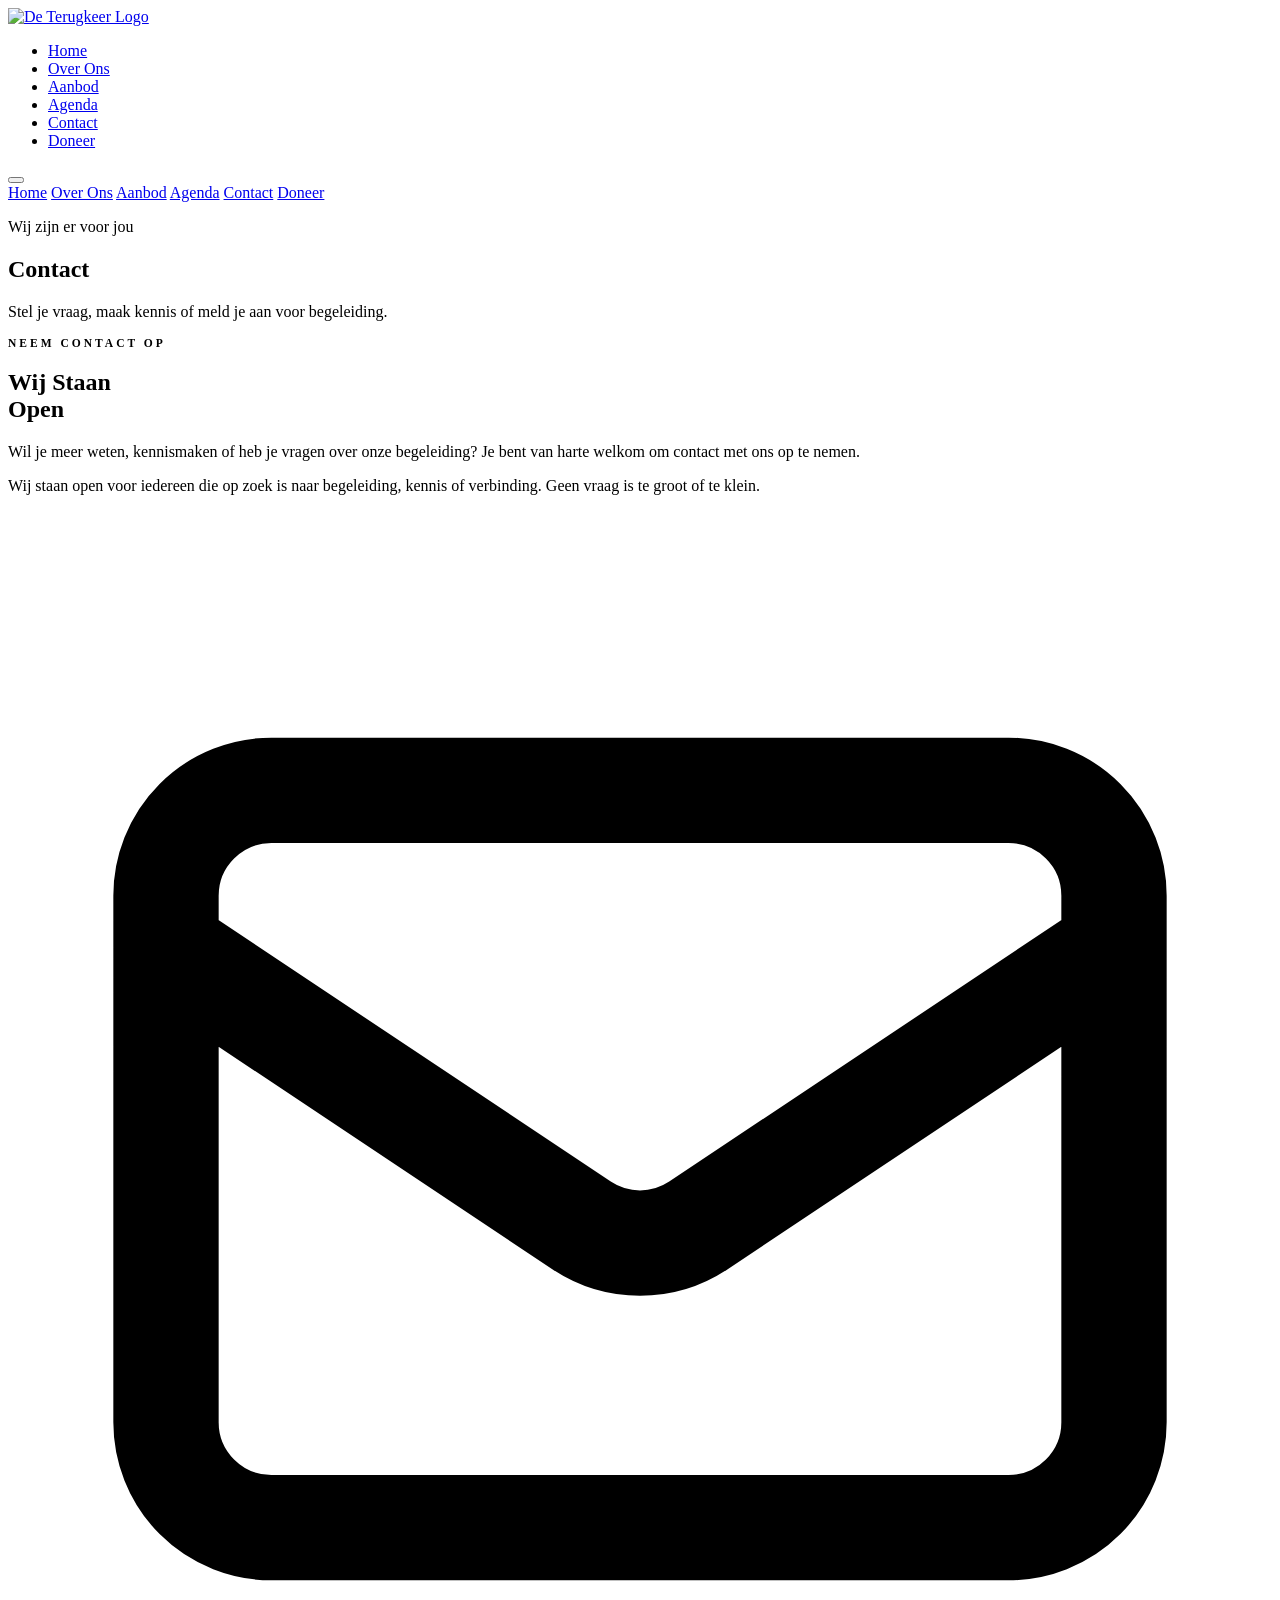
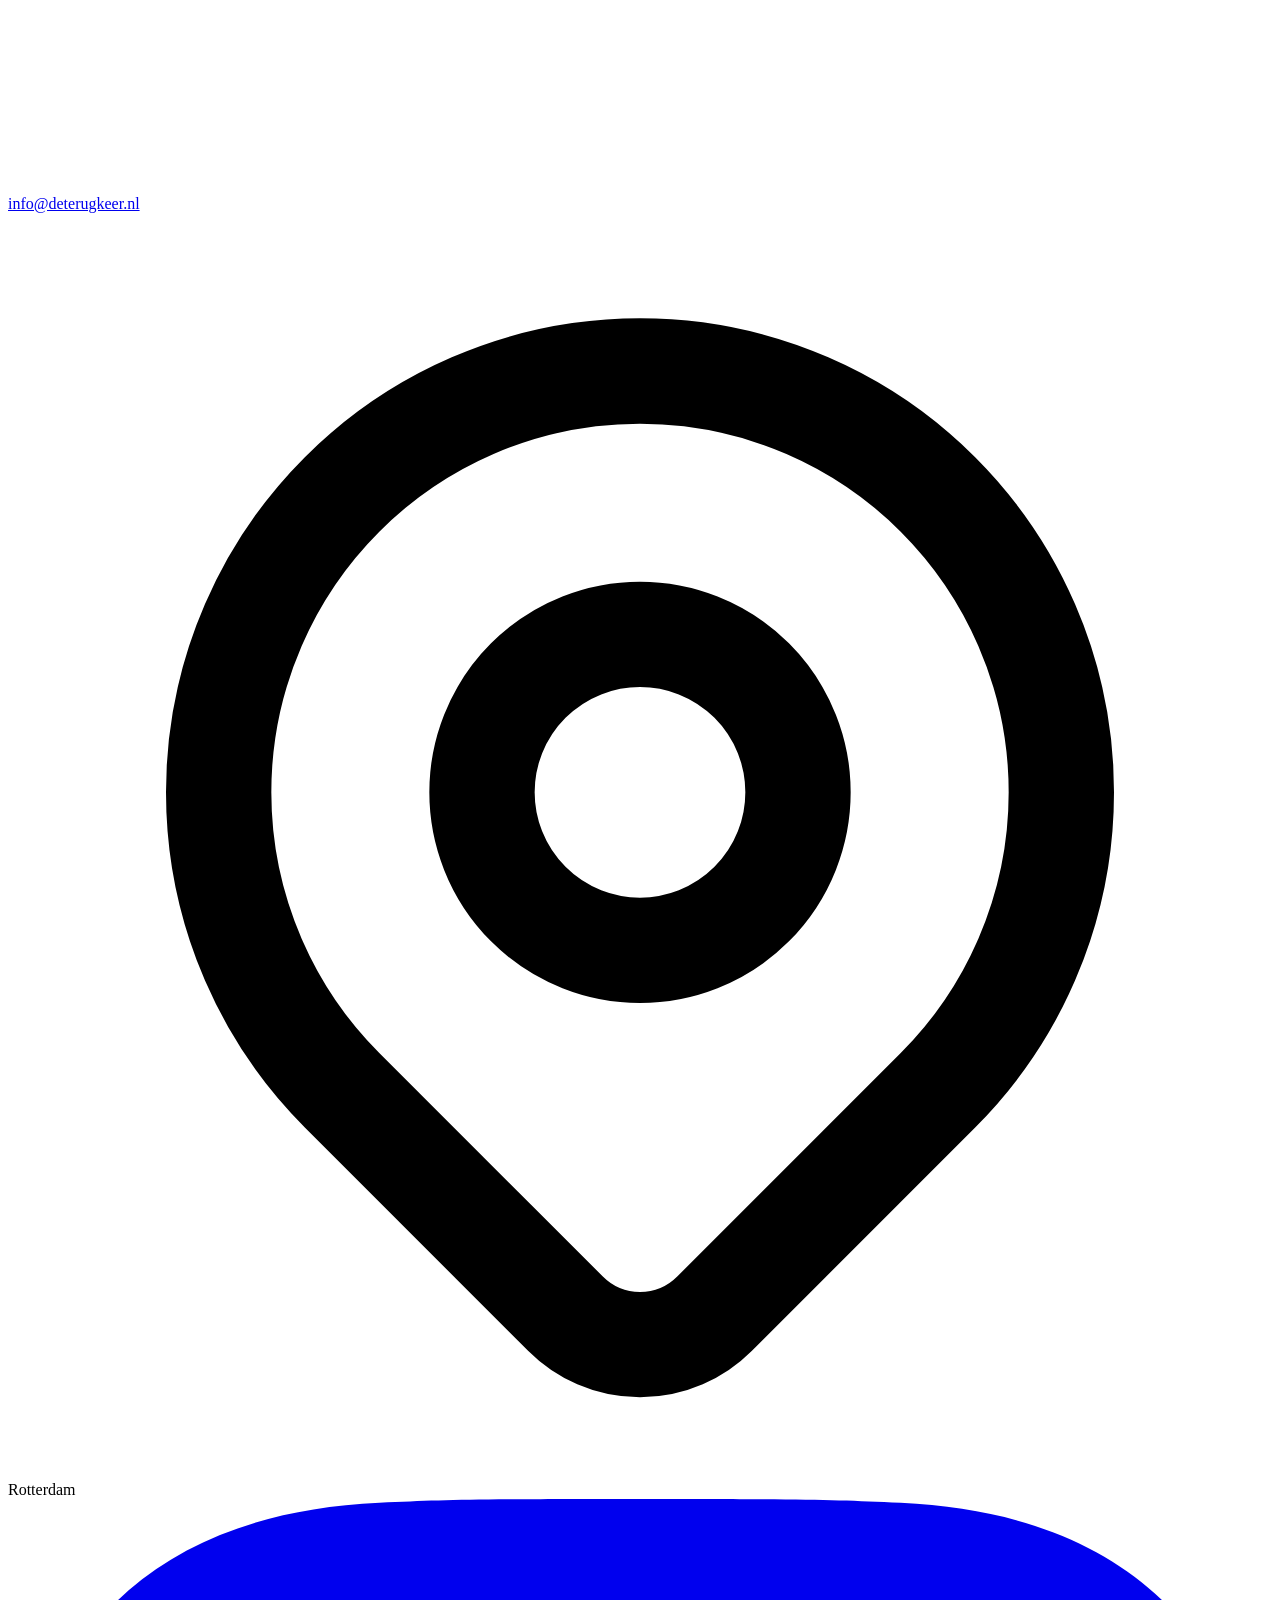
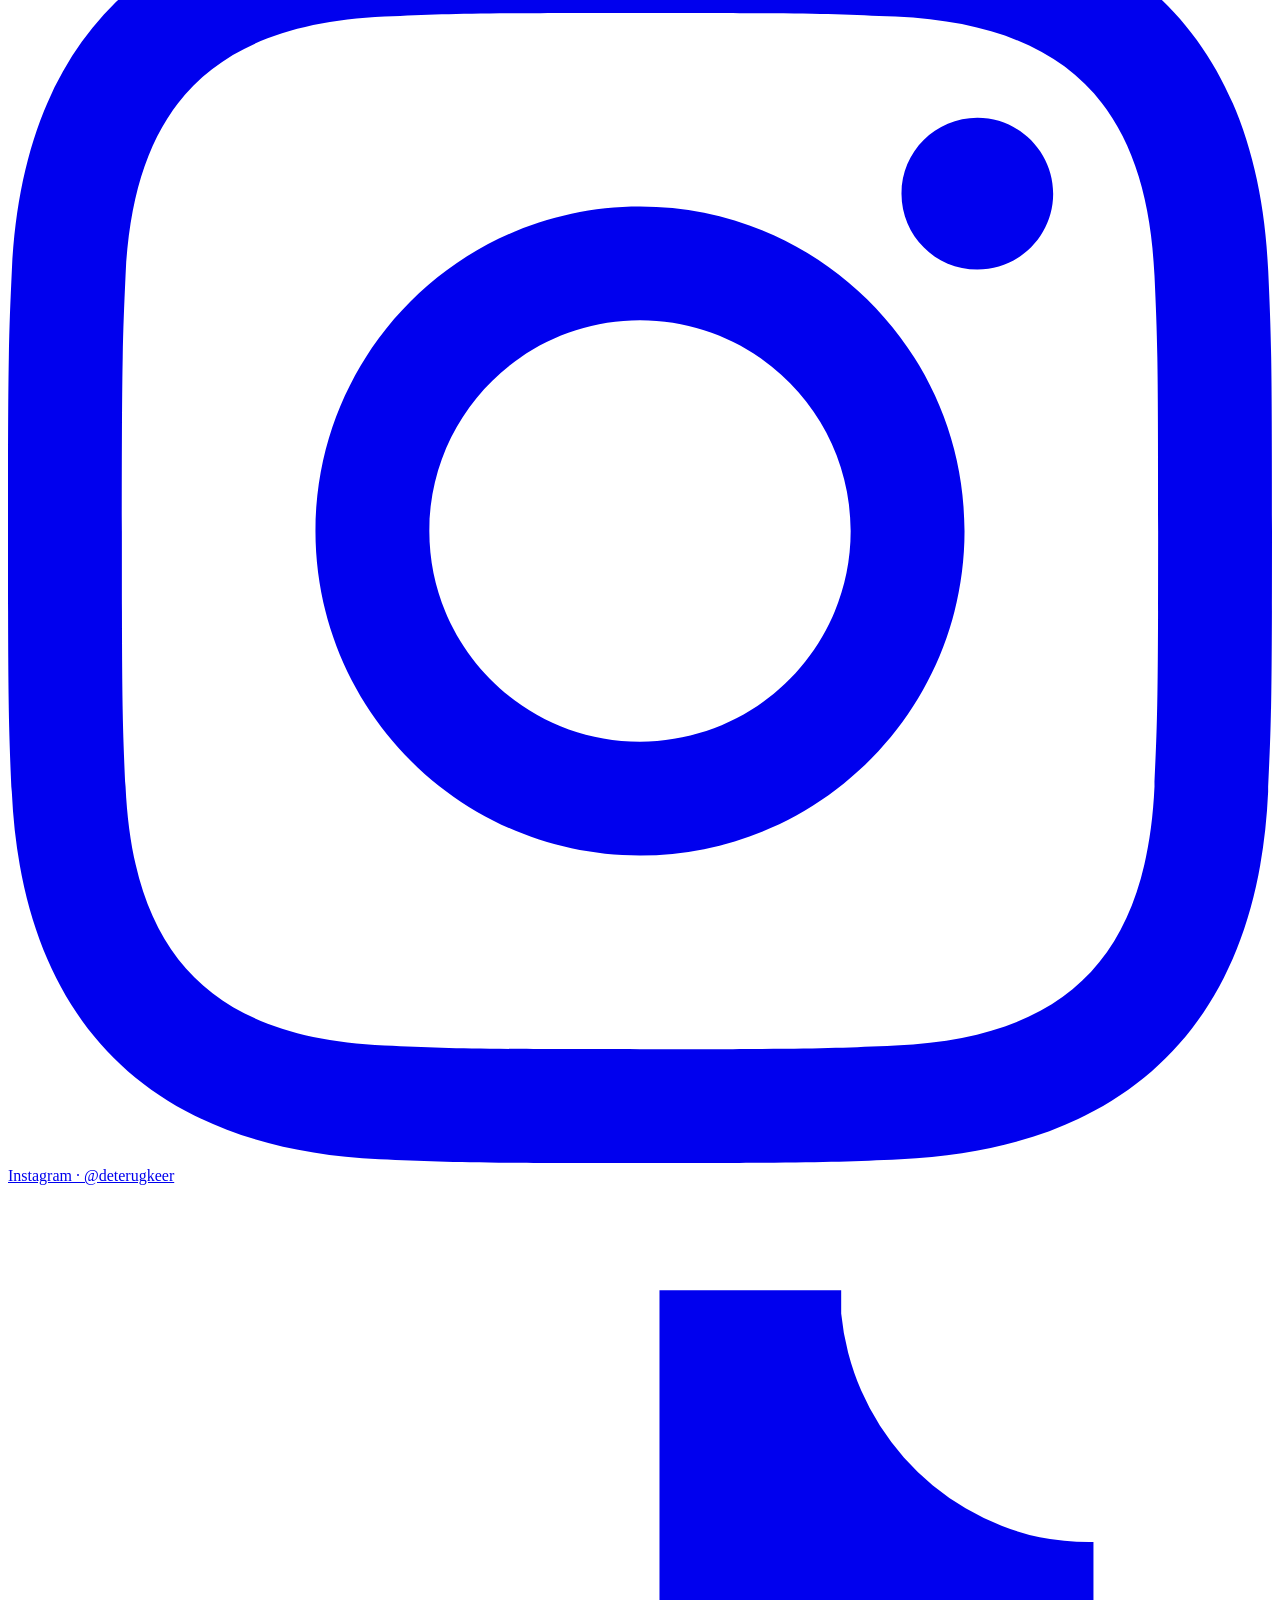
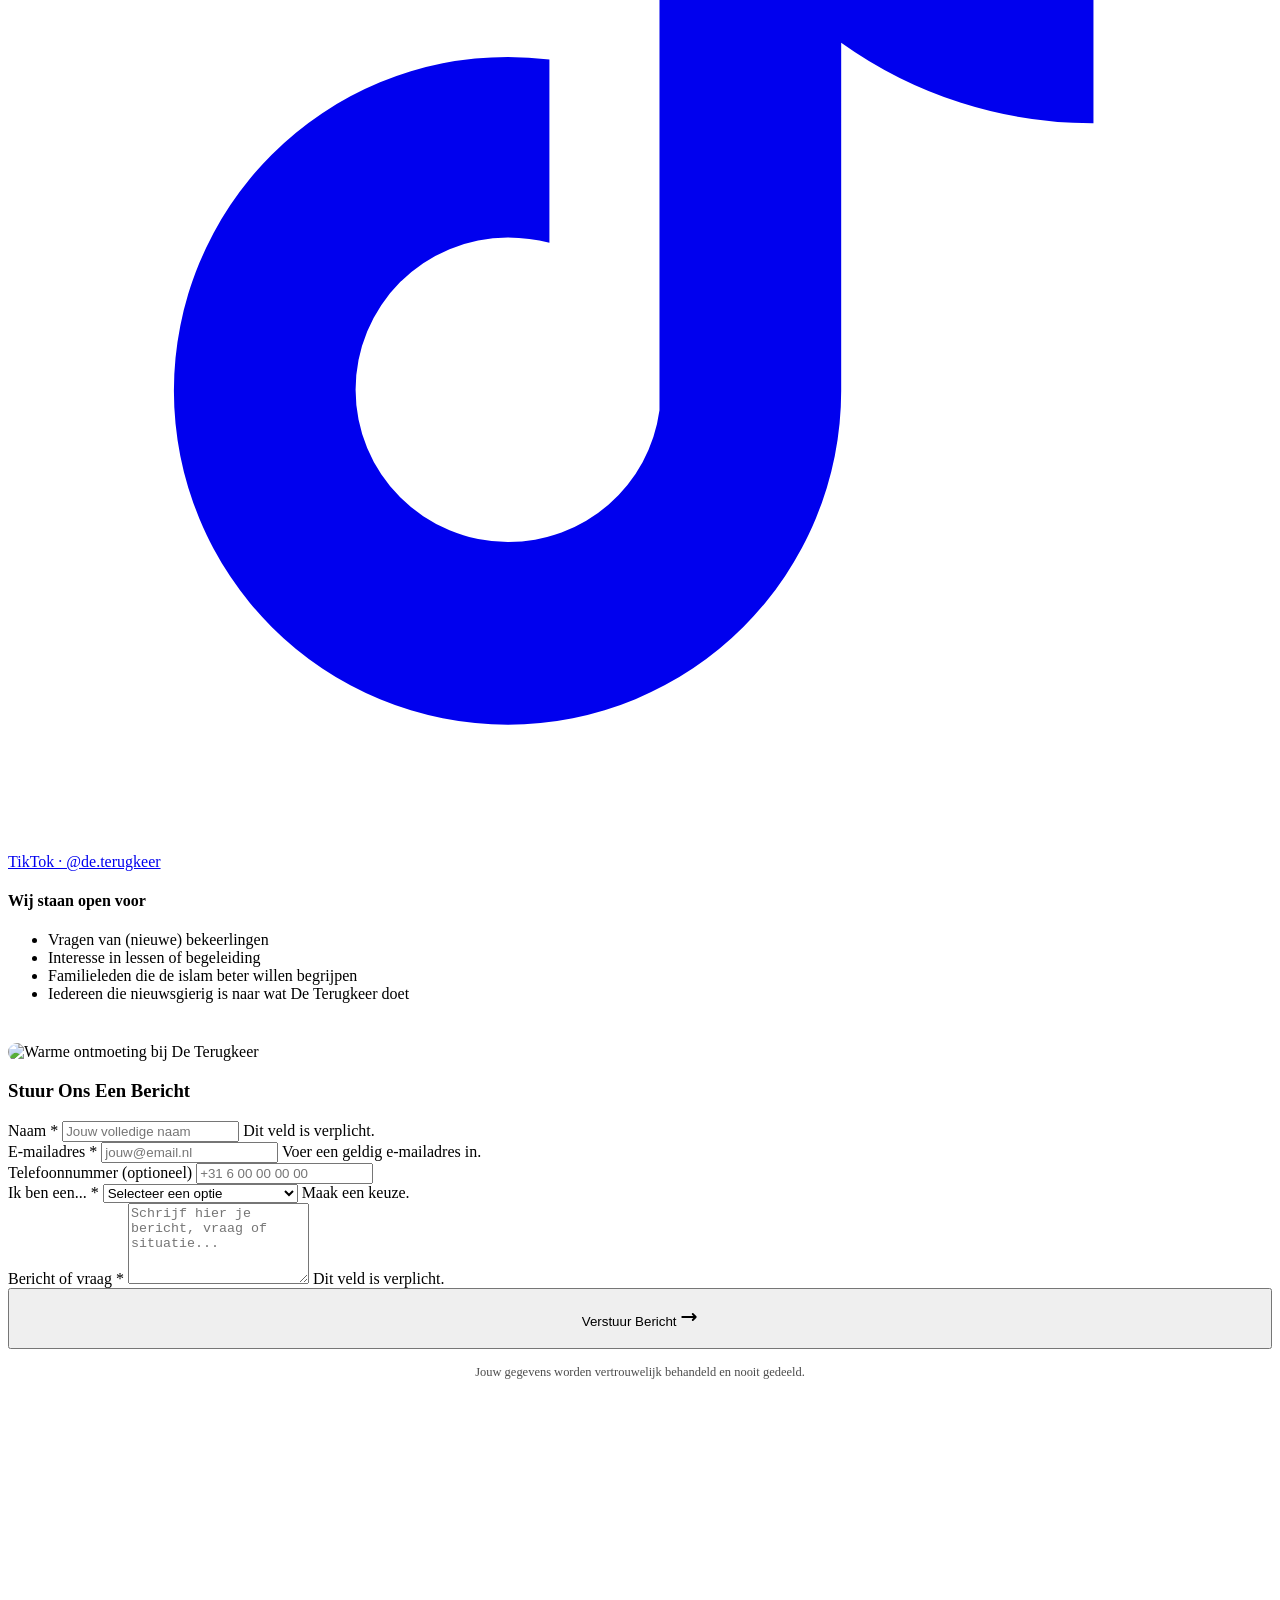
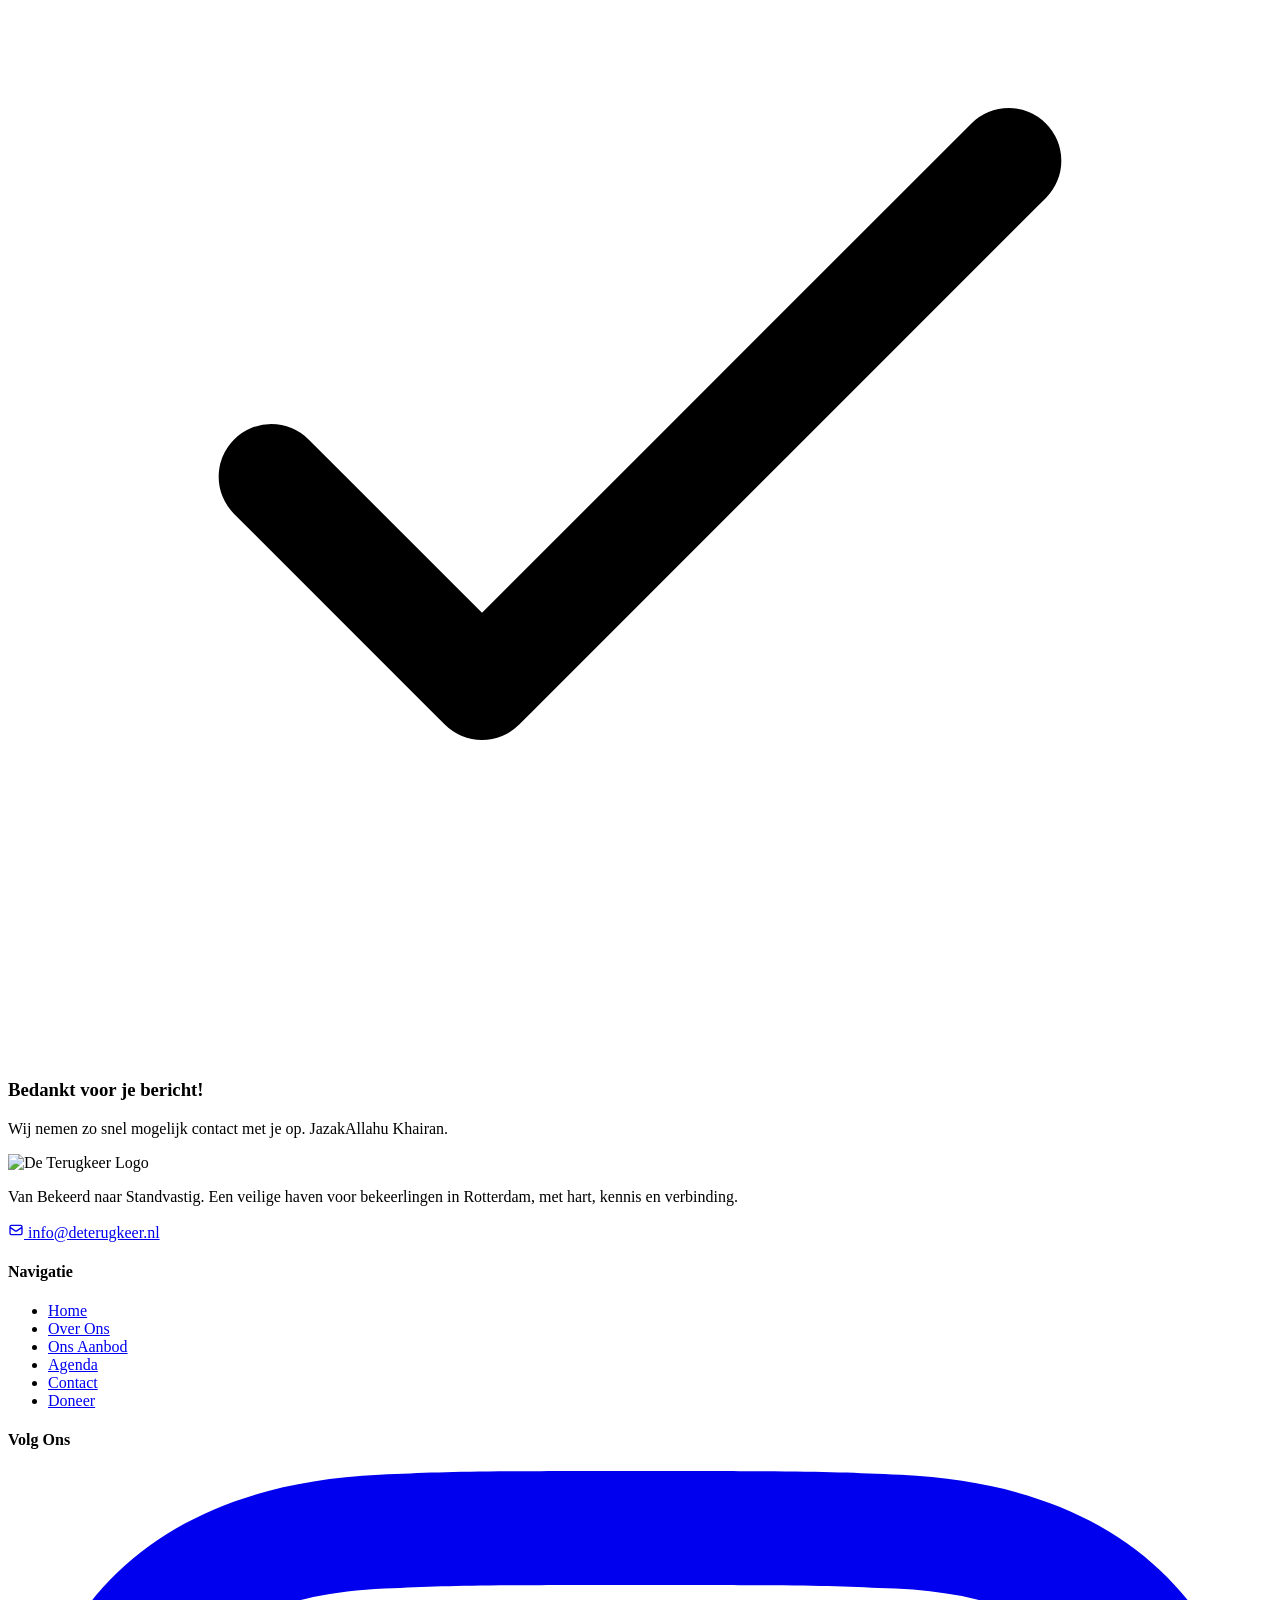
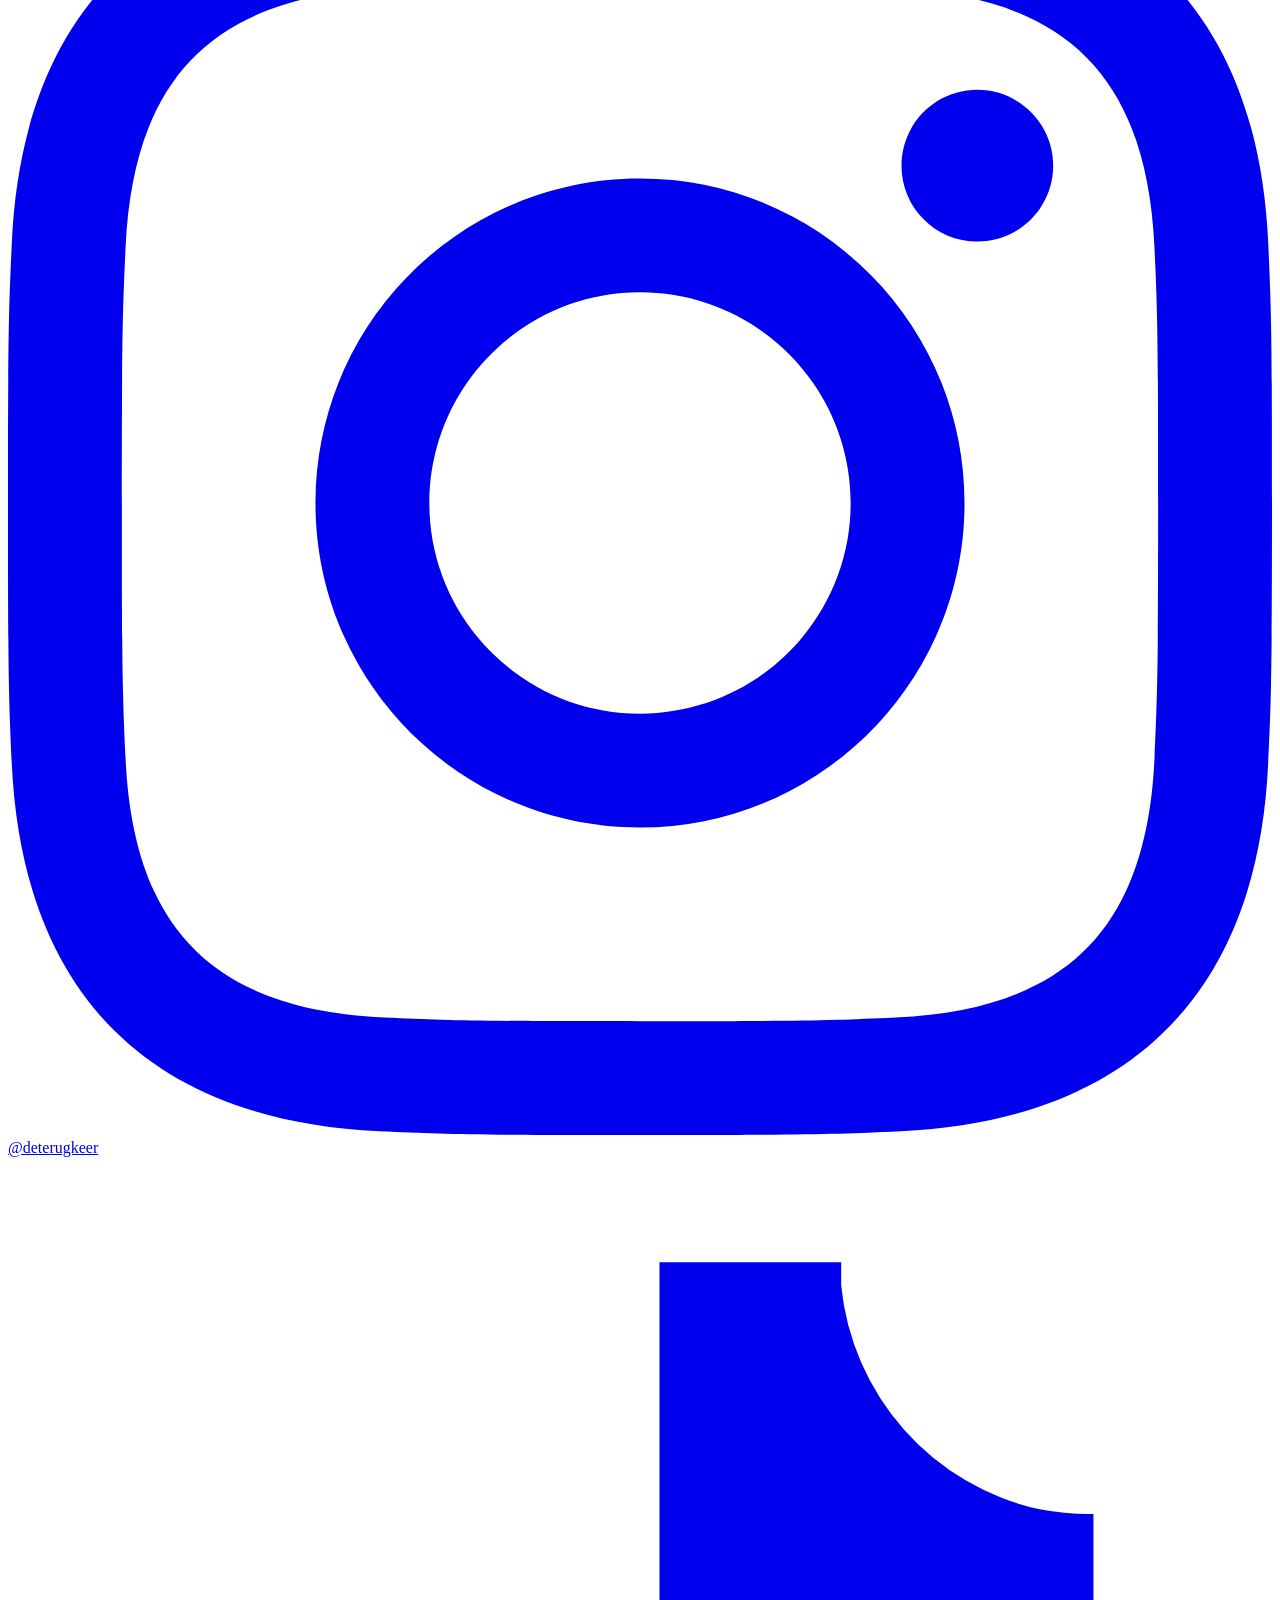
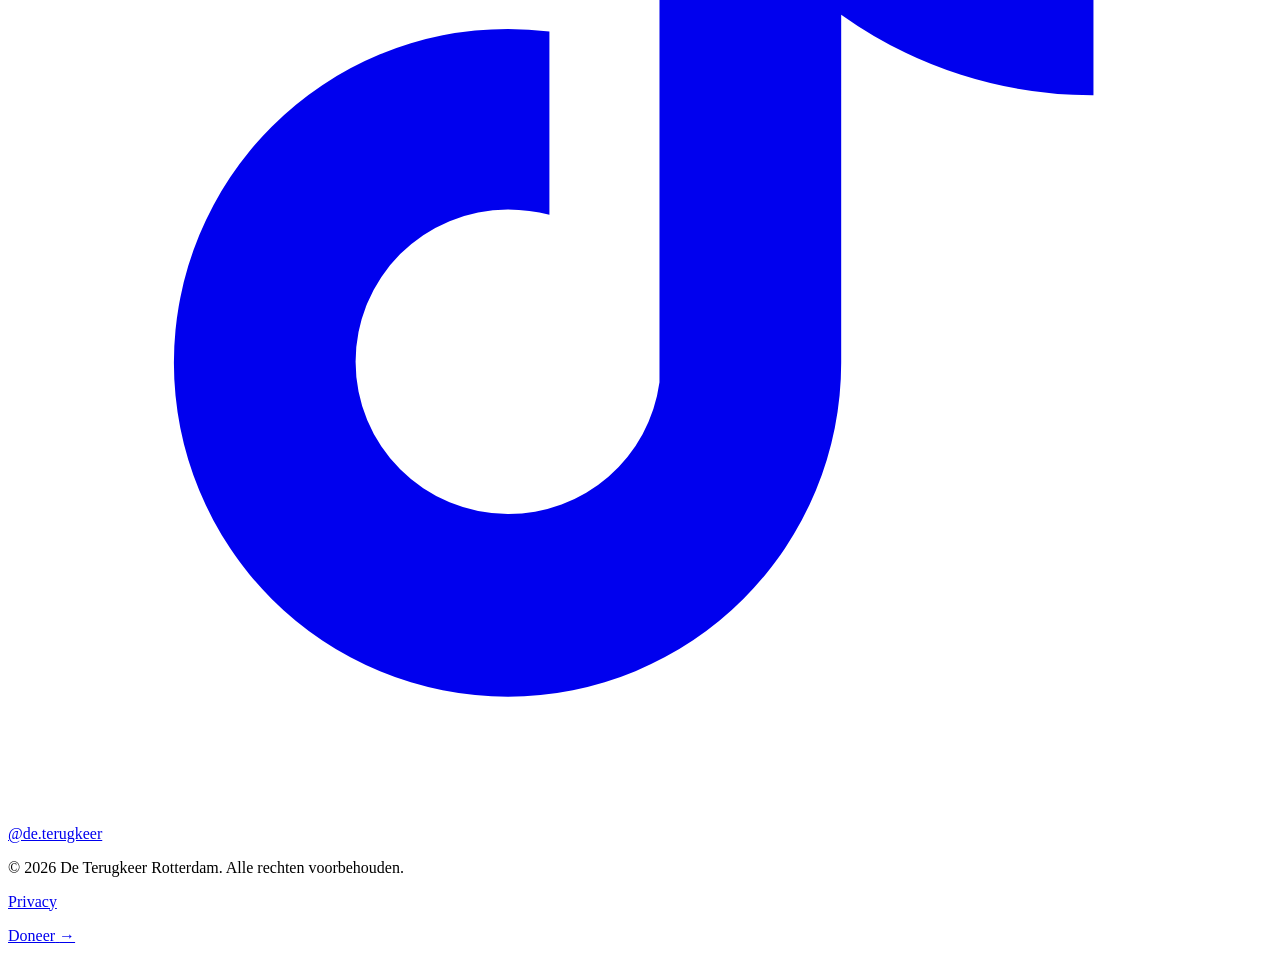
==== contact.html @ 6813c61e "Add files via upload" ====
<!DOCTYPE html>
<html lang="nl">
<head>
  <meta charset="UTF-8">
  <meta name="viewport" content="width=device-width, initial-scale=1.0">
  <title>Contact | De Terugkeer Rotterdam</title>
  <meta name="description" content="Neem contact op met De Terugkeer Rotterdam. Wij staan klaar voor vragen over begeleiding, lessen en bijeenkomsten.">
  <link rel="stylesheet" href="css/style.css">
</head>
<body>

<!-- ══════════════════════════════════════
     NAVIGATION
══════════════════════════════════════ -->
<nav class="main-nav scrolled">
  <div class="container nav-inner">
    <a href="index.html" class="nav-logo">
      <img src="logo_transparent.png" alt="De Terugkeer Logo">
    </a>
    <ul class="nav-links">
      <li><a href="index.html">Home</a></li>
      <li><a href="index.html#over-ons">Over Ons</a></li>
      <li><a href="index.html#aanbod">Aanbod</a></li>
      <li><a href="events.html">Agenda</a></li>
      <li><a href="contact.html">Contact</a></li>
      <!-- PLACEHOLDER: Replace # with actual donation link -->
      <li><a href="#" class="nav-cta">Doneer</a></li>
    </ul>
    <button class="hamburger" aria-label="Menu openen">
      <span></span><span></span><span></span>
    </button>
  </div>
</nav>

<!-- Mobile Navigation -->
<div class="mobile-nav" aria-hidden="true">
  <a href="index.html">Home</a>
  <a href="index.html#over-ons">Over Ons</a>
  <a href="index.html#aanbod">Aanbod</a>
  <a href="events.html">Agenda</a>
  <a href="contact.html">Contact</a>
  <!-- PLACEHOLDER: Replace # with actual donation link -->
  <a href="#" class="mobile-cta">Doneer</a>
</div>

<!-- ══════════════════════════════════════
     PAGE HERO
══════════════════════════════════════ -->
<section class="page-hero">
  <!-- Background: intimate dinner conversation — personal, one-on-one feel -->
  <div class="page-hero-bg" style="background-image: url('Fotos%20website/DSC00996.jpg'); background-position: center 30%;"></div>
  <div class="page-hero-overlay"></div>
  <div class="container">
    <div class="page-hero-content reveal">
      <p class="page-label">Wij zijn er voor jou</p>
      <h1>Contact</h1>
      <p>Stel je vraag, maak kennis of meld je aan voor begeleiding.</p>
    </div>
  </div>
</section>

<!-- ══════════════════════════════════════
     CONTACT SECTION
══════════════════════════════════════ -->
<section class="contact-section section-padding">
  <div class="container">
    <div class="grid-2" style="align-items: start; gap: clamp(40px, 6vw, 80px);">

      <!-- Left: Contact Info -->
      <div class="contact-info">
        <p class="section-label reveal" style="font-family: var(--font-display); font-size: 0.72rem; font-weight: 800; text-transform: uppercase; letter-spacing: 3px; color: var(--accent); margin-bottom: 18px;">Neem Contact Op</p>
        <h2 class="reveal reveal-delay-1">Wij Staan<br><span style="color: var(--accent)">Open</span></h2>
        <div class="title-line reveal reveal-delay-1"></div>

        <p class="reveal reveal-delay-2">
          Wil je meer weten, kennismaken of heb je vragen over onze begeleiding? Je bent van harte welkom om contact met ons op te nemen.
        </p>
        <p class="reveal reveal-delay-2">
          Wij staan open voor iedereen die op zoek is naar begeleiding, kennis of verbinding. Geen vraag is te groot of te klein.
        </p>

        <!-- Contact details -->
        <div class="reveal reveal-delay-3" style="margin-top: 32px;">
          <div class="contact-detail">
            <svg xmlns="http://www.w3.org/2000/svg" fill="none" viewBox="0 0 24 24" stroke="currentColor">
              <path stroke-linecap="round" stroke-linejoin="round" stroke-width="2" d="M3 8l7.89 5.26a2 2 0 002.22 0L21 8M5 19h14a2 2 0 002-2V7a2 2 0 00-2-2H5a2 2 0 00-2 2v10a2 2 0 002 2z"/>
            </svg>
            <a href="mailto:info@deterugkeer.nl">info@deterugkeer.nl</a>
          </div>
          <div class="contact-detail">
            <svg xmlns="http://www.w3.org/2000/svg" fill="none" viewBox="0 0 24 24" stroke="currentColor">
              <path stroke-linecap="round" stroke-linejoin="round" stroke-width="2" d="M17.657 16.657L13.414 20.9a1.998 1.998 0 01-2.827 0l-4.244-4.243a8 8 0 1111.314 0z"/>
              <path stroke-linecap="round" stroke-linejoin="round" stroke-width="2" d="M15 11a3 3 0 11-6 0 3 3 0 016 0z"/>
            </svg>
            Rotterdam
          </div>
        </div>

        <!-- Social links -->
        <div class="contact-social-links reveal reveal-delay-3">
          <a href="https://www.instagram.com/deterugkeer?igsh=bmsycGRvMWJ2MHlh" class="social-link" aria-label="Instagram @deterugkeer" target="_blank" rel="noopener noreferrer">
            <svg xmlns="http://www.w3.org/2000/svg" viewBox="0 0 24 24" fill="currentColor">
              <path d="M12 2.163c3.204 0 3.584.012 4.85.07 3.252.148 4.771 1.691 4.919 4.919.058 1.265.069 1.645.069 4.849 0 3.205-.012 3.584-.069 4.849-.149 3.225-1.664 4.771-4.919 4.919-1.266.058-1.644.07-4.85.07-3.204 0-3.584-.012-4.849-.07-3.26-.149-4.771-1.699-4.919-4.92-.058-1.265-.07-1.644-.07-4.849 0-3.204.013-3.583.07-4.849.149-3.227 1.664-4.771 4.919-4.919 1.266-.057 1.645-.069 4.849-.069zm0-2.163c-3.259 0-3.667.014-4.947.072-4.358.2-6.78 2.618-6.98 6.98-.059 1.281-.073 1.689-.073 4.948 0 3.259.014 3.668.072 4.948.2 4.358 2.618 6.78 6.98 6.98 1.281.058 1.689.072 4.948.072 3.259 0 3.668-.014 4.948-.072 4.354-.2 6.782-2.618 6.979-6.98.059-1.28.073-1.689.073-4.948 0-3.259-.014-3.667-.072-4.947-.196-4.354-2.617-6.78-6.979-6.98-1.281-.059-1.69-.073-4.949-.073zm0 5.838c-3.403 0-6.162 2.759-6.162 6.162s2.759 6.163 6.162 6.163 6.162-2.759 6.162-6.163c0-3.403-2.759-6.162-6.162-6.162zm0 10.162c-2.209 0-4-1.79-4-4 0-2.209 1.791-4 4-4s4 1.791 4 4c0 2.21-1.791 4-4 4zm6.406-11.845c-.796 0-1.441.645-1.441 1.44s.645 1.44 1.441 1.44c.795 0 1.439-.645 1.439-1.44s-.644-1.44-1.439-1.44z"/>
            </svg>
            Instagram · @deterugkeer
          </a>
          <a href="https://www.tiktok.com/@de.terugkeer" class="social-link" aria-label="TikTok @de.terugkeer" target="_blank" rel="noopener noreferrer">
            <svg xmlns="http://www.w3.org/2000/svg" viewBox="0 0 24 24" fill="currentColor">
              <path d="M19.59 6.69a4.83 4.83 0 01-3.77-4.25V2h-3.45v13.67a2.89 2.89 0 01-2.88 2.5 2.89 2.89 0 01-2.89-2.89 2.89 2.89 0 012.89-2.89c.28 0 .54.04.79.1V9.01a6.33 6.33 0 00-.79-.05 6.34 6.34 0 00-6.34 6.34 6.34 6.34 0 006.34 6.34 6.34 6.34 0 006.33-6.34V8.69a8.2 8.2 0 004.79 1.53V6.78a4.85 4.85 0 01-1.02-.09z"/>
            </svg>
            TikTok · @de.terugkeer
          </a>
        </div>

        <!-- Open voor: list -->
        <div class="contact-open-list reveal reveal-delay-4">
          <h4>Wij staan open voor</h4>
          <ul>
            <li>Vragen van (nieuwe) bekeerlingen</li>
            <li>Interesse in lessen of begeleiding</li>
            <li>Familieleden die de islam beter willen begrijpen</li>
            <li>Iedereen die nieuwsgierig is naar wat De Terugkeer doet</li>
          </ul>
        </div>

        <!-- Reassurance photo -->
        <div class="reveal reveal-delay-4" style="margin-top: 40px; border-radius: 16px; overflow: hidden; max-height: 280px;">
          <img src="Fotos%20website/DSC00968.jpg" alt="Warme ontmoeting bij De Terugkeer" style="width: 100%; height: 280px; object-fit: cover; object-position: center 5%;">
        </div>
      </div>

      <!-- Right: Contact Form -->
      <div class="reveal reveal-delay-2">
        <div class="contact-form-card glass-card">
          <h3>Stuur Ons Een Bericht</h3>

          <form id="contact-form" action="https://formspree.io/f/mvzvwjze" method="POST" novalidate>

            <div class="form-group">
              <label for="naam">Naam <span aria-hidden="true">*</span></label>
              <input type="text" id="naam" name="naam" placeholder="Jouw volledige naam" required autocomplete="name">
              <span class="form-error" role="alert">Dit veld is verplicht.</span>
            </div>

            <div class="form-group">
              <label for="email">E-mailadres <span aria-hidden="true">*</span></label>
              <input type="email" id="email" name="email" placeholder="jouw@email.nl" required autocomplete="email">
              <span class="form-error" role="alert">Voer een geldig e-mailadres in.</span>
            </div>

            <div class="form-group">
              <label for="telefoon">Telefoonnummer <span class="optional">(optioneel)</span></label>
              <input type="tel" id="telefoon" name="telefoon" placeholder="+31 6 00 00 00 00" autocomplete="tel">
            </div>

            <div class="form-group">
              <label for="type">Ik ben een... <span aria-hidden="true">*</span></label>
              <select id="type" name="type" required>
                <option value="" disabled selected>Selecteer een optie</option>
                <option value="bekeerling">Bekeerling</option>
                <option value="geinteresseerde">Geïnteresseerde / Zoekende</option>
                <option value="familielid">Familielid van een bekeerling</option>
                <option value="anders">Anders</option>
              </select>
              <span class="form-error" role="alert">Maak een keuze.</span>
            </div>

            <div class="form-group">
              <label for="bericht">Bericht of vraag <span aria-hidden="true">*</span></label>
              <textarea id="bericht" name="bericht" rows="5" placeholder="Schrijf hier je bericht, vraag of situatie..." required></textarea>
              <span class="form-error" role="alert">Dit veld is verplicht.</span>
            </div>

            <button type="submit" class="btn-primary" style="width: 100%; justify-content: center; padding: 18px;">
              Verstuur Bericht
              <svg xmlns="http://www.w3.org/2000/svg" width="18" height="18" fill="none" viewBox="0 0 24 24" stroke="currentColor">
                <path stroke-linecap="round" stroke-linejoin="round" stroke-width="2.5" d="M17 8l4 4m0 0l-4 4m4-4H3"/>
              </svg>
            </button>

            <p style="font-size: 0.78rem; color: var(--text-muted); margin-top: 16px; text-align: center; opacity: 0.7;">
              Jouw gegevens worden vertrouwelijk behandeld en nooit gedeeld.
            </p>

          </form>

          <!-- Success state (shown after submission) -->
          <div class="form-success" role="status" aria-live="polite">
            <div class="success-icon">
              <svg xmlns="http://www.w3.org/2000/svg" fill="none" viewBox="0 0 24 24" stroke="currentColor">
                <path stroke-linecap="round" stroke-linejoin="round" stroke-width="2" d="M5 13l4 4L19 7"/>
              </svg>
            </div>
            <h3>Bedankt voor je bericht!</h3>
            <p>Wij nemen zo snel mogelijk contact met je op. JazakAllahu Khairan.</p>
          </div>

        </div>
      </div>

    </div>
  </div>
</section>

<!-- ══════════════════════════════════════
     FOOTER
══════════════════════════════════════ -->
<footer class="main-footer">
  <div class="container">
    <div class="footer-grid">

      <div class="footer-brand">
        <img src="logo_transparent.png" alt="De Terugkeer Logo">
        <p>Van Bekeerd naar Standvastig. Een veilige haven voor bekeerlingen in Rotterdam, met hart, kennis en verbinding.</p>
        <a href="mailto:info@deterugkeer.nl" class="footer-email">
          <svg xmlns="http://www.w3.org/2000/svg" width="16" height="16" fill="none" viewBox="0 0 24 24" stroke="currentColor">
            <path stroke-linecap="round" stroke-linejoin="round" stroke-width="2" d="M3 8l7.89 5.26a2 2 0 002.22 0L21 8M5 19h14a2 2 0 002-2V7a2 2 0 00-2-2H5a2 2 0 00-2 2v10a2 2 0 002 2z"/>
          </svg>
          info@deterugkeer.nl
        </a>
      </div>

      <div class="footer-col">
        <h4>Navigatie</h4>
        <ul>
          <li><a href="index.html">Home</a></li>
          <li><a href="index.html#over-ons">Over Ons</a></li>
          <li><a href="index.html#aanbod">Ons Aanbod</a></li>
          <li><a href="events.html">Agenda</a></li>
          <li><a href="contact.html">Contact</a></li>
          <li><a href="#">Doneer</a></li>
        </ul>
      </div>

      <div class="footer-col">
        <h4>Volg Ons</h4>
        <div class="social-links">
          <a href="https://www.instagram.com/deterugkeer?igsh=bmsycGRvMWJ2MHlh" class="social-link" aria-label="Instagram @deterugkeer" target="_blank" rel="noopener noreferrer">
            <svg xmlns="http://www.w3.org/2000/svg" viewBox="0 0 24 24" fill="currentColor">
              <path d="M12 2.163c3.204 0 3.584.012 4.85.07 3.252.148 4.771 1.691 4.919 4.919.058 1.265.069 1.645.069 4.849 0 3.205-.012 3.584-.069 4.849-.149 3.225-1.664 4.771-4.919 4.919-1.266.058-1.644.07-4.85.07-3.204 0-3.584-.012-4.849-.07-3.26-.149-4.771-1.699-4.919-4.92-.058-1.265-.07-1.644-.07-4.849 0-3.204.013-3.583.07-4.849.149-3.227 1.664-4.771 4.919-4.919 1.266-.057 1.645-.069 4.849-.069zm0-2.163c-3.259 0-3.667.014-4.947.072-4.358.2-6.78 2.618-6.98 6.98-.059 1.281-.073 1.689-.073 4.948 0 3.259.014 3.668.072 4.948.2 4.358 2.618 6.78 6.98 6.98 1.281.058 1.689.072 4.948.072 3.259 0 3.668-.014 4.948-.072 4.354-.2 6.782-2.618 6.979-6.98.059-1.28.073-1.689.073-4.948 0-3.259-.014-3.667-.072-4.947-.196-4.354-2.617-6.78-6.979-6.98-1.281-.059-1.69-.073-4.949-.073zm0 5.838c-3.403 0-6.162 2.759-6.162 6.162s2.759 6.163 6.162 6.163 6.162-2.759 6.162-6.163c0-3.403-2.759-6.162-6.162-6.162zm0 10.162c-2.209 0-4-1.79-4-4 0-2.209 1.791-4 4-4s4 1.791 4 4c0 2.21-1.791 4-4 4zm6.406-11.845c-.796 0-1.441.645-1.441 1.44s.645 1.44 1.441 1.44c.795 0 1.439-.645 1.439-1.44s-.644-1.44-1.439-1.44z"/>
            </svg>
            @deterugkeer
          </a>
          <a href="https://www.tiktok.com/@de.terugkeer" class="social-link" aria-label="TikTok @de.terugkeer" target="_blank" rel="noopener noreferrer">
            <svg xmlns="http://www.w3.org/2000/svg" viewBox="0 0 24 24" fill="currentColor">
              <path d="M19.59 6.69a4.83 4.83 0 01-3.77-4.25V2h-3.45v13.67a2.89 2.89 0 01-2.88 2.5 2.89 2.89 0 01-2.89-2.89 2.89 2.89 0 012.89-2.89c.28 0 .54.04.79.1V9.01a6.33 6.33 0 00-.79-.05 6.34 6.34 0 00-6.34 6.34 6.34 6.34 0 006.34 6.34 6.34 6.34 0 006.33-6.34V8.69a8.2 8.2 0 004.79 1.53V6.78a4.85 4.85 0 01-1.02-.09z"/>
            </svg>
            @de.terugkeer
          </a>
        </div>
      </div>

    </div>

    <div class="footer-bottom">
      <p>&copy; 2026 De Terugkeer Rotterdam. Alle rechten voorbehouden.</p>
      <p><a href="#">Privacy</a></p>
    </div>
  </div>
</footer>

<!-- Sticky Donation Capsule -->
<!-- PLACEHOLDER: Replace # with actual donation payment link -->
<a href="#" class="donation-capsule" aria-label="Doneer aan De Terugkeer">
  <div class="capsule-pulse">
    <div class="capsule-dot"></div>
  </div>
  <span class="capsule-text">Doneer</span>
  <span class="capsule-arrow">→</span>
</a>

<script src="js/main.js"></script>
</body>
</html>
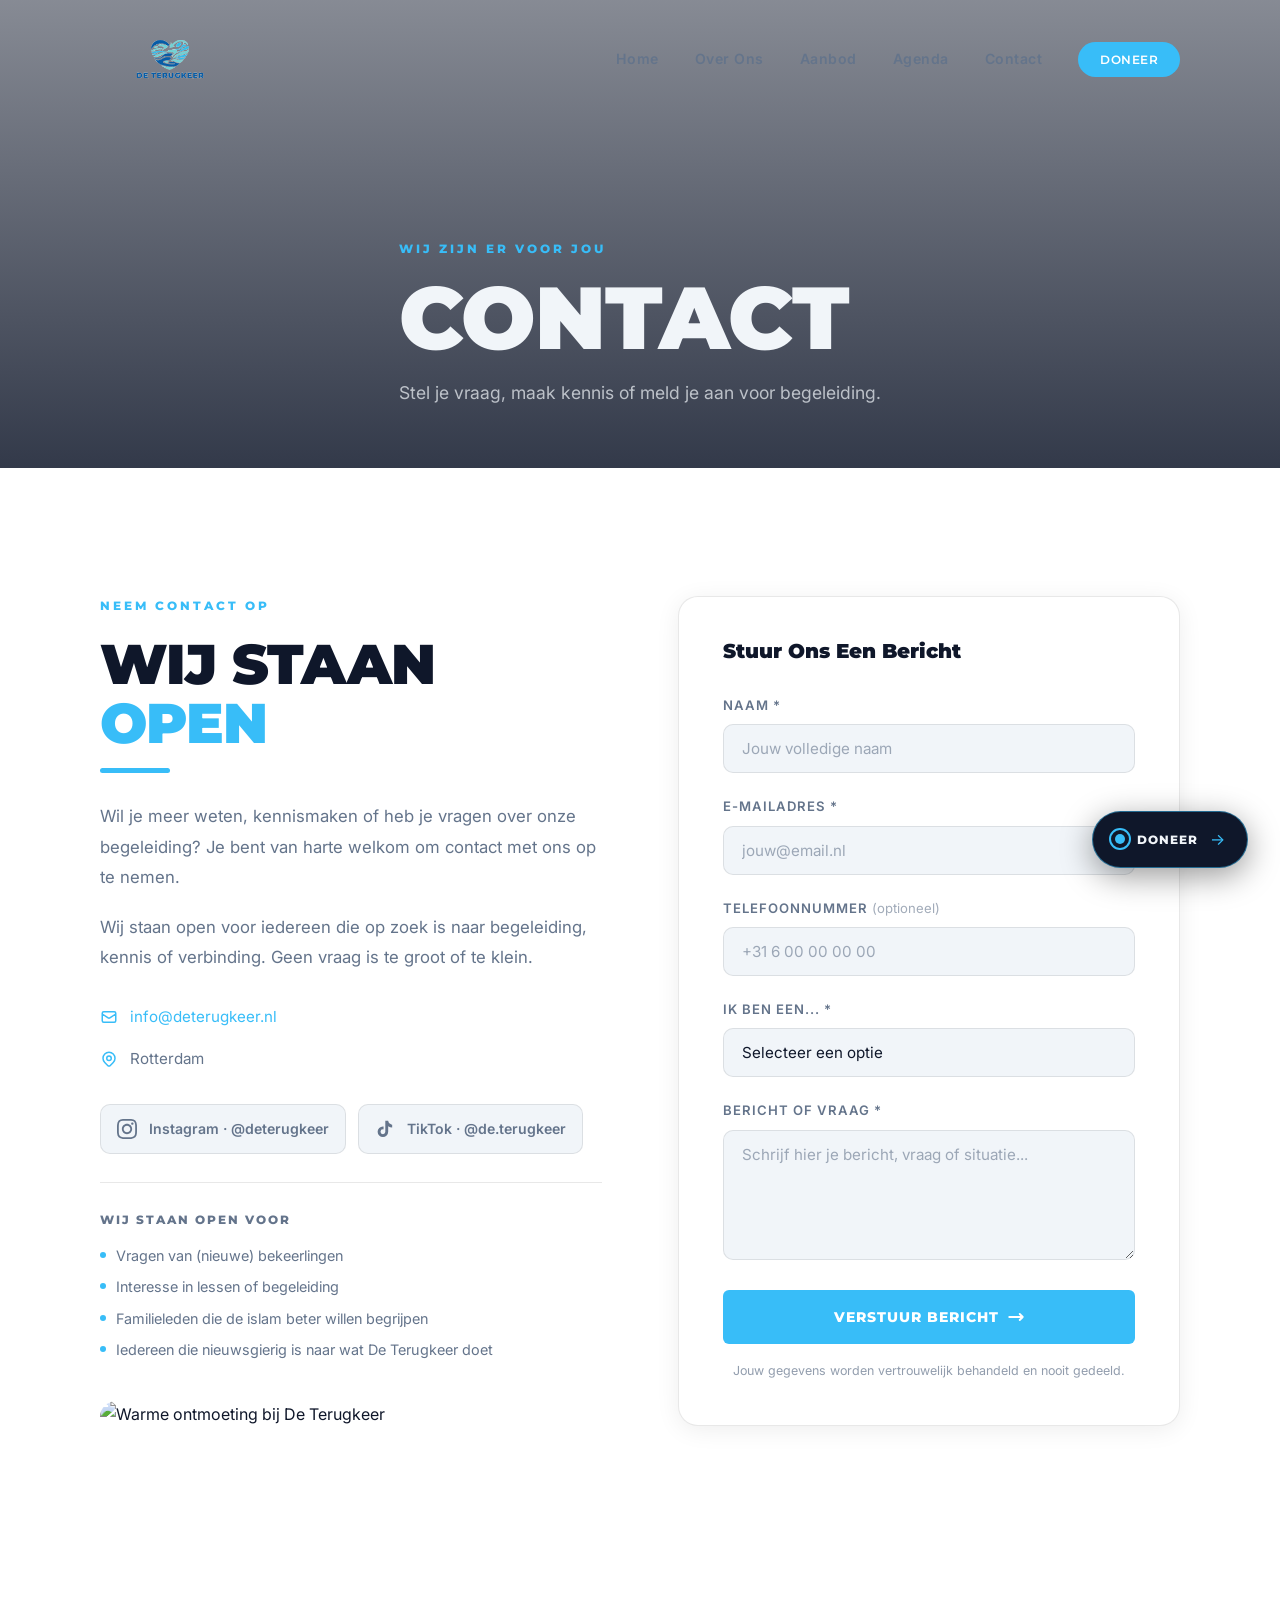
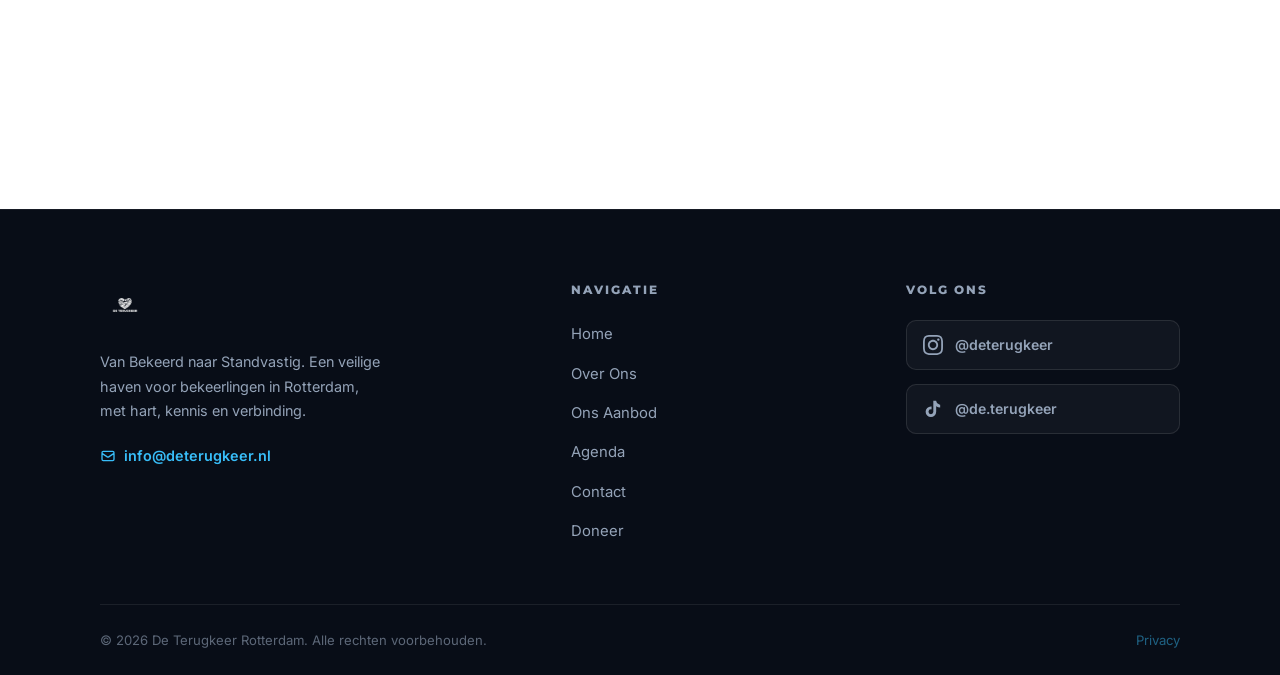
==== commit 5e41d71e: "Add files via upload" ====
--- a/contact.html
+++ b/contact.html
@@ -5,7 +5,7 @@
   <meta name="viewport" content="width=device-width, initial-scale=1.0">
   <title>Contact | De Terugkeer Rotterdam</title>
   <meta name="description" content="Neem contact op met De Terugkeer Rotterdam. Wij staan klaar voor vragen over begeleiding, lessen en bijeenkomsten.">
-  <link rel="stylesheet" href="css/style.css">
+  <link rel="stylesheet" href="style.css">
 </head>
 <body>
 
@@ -269,6 +269,6 @@
   <span class="capsule-arrow">→</span>
 </a>
 
-<script src="js/main.js"></script>
+<script src="main.js"></script>
 </body>
 </html>
--- a/style.css
+++ b/style.css
@@ -0,0 +1,1362 @@
+/* ============================================================
+   DE TERUGKEER — Main Stylesheet
+   Design: Concept 1 structure + Concept 3 glassmorphism
+   Colors: Concept 1 palette on dark background
+   ============================================================ */
+
+/* ── Google Fonts ── */
+@import url('https://fonts.googleapis.com/css2?family=Montserrat:wght@800;900&family=Inter:wght@400;500;600;700&display=swap');
+
+/* ── Custom Properties ── */
+:root {
+  --bg:           #ffffff;
+  --bg-2:         #f1f5f9;
+  --surface:      #ffffff;
+  --surface-dark: rgba(15, 23, 42, 0.85);
+  --primary:      #0056b3;
+  --accent:       #38bdf8;
+  --accent-glow:  rgba(56, 189, 248, 0.25);
+  --text:         #0f172a;
+  --text-muted:   #64748b;
+  --border:       rgba(0, 0, 0, 0.09);
+  --border-accent:rgba(56, 189, 248, 0.5);
+  --font-display: 'Montserrat', sans-serif;
+  --font-body:    'Inter', sans-serif;
+  --ease-spring:  cubic-bezier(0.2, 1, 0.3, 1);
+  --ease-out:     cubic-bezier(0.4, 0, 0.2, 1);
+  --section-pad:  clamp(80px, 10vw, 130px);
+  --radius:       20px;
+}
+
+/* ── Reset & Base ── */
+*, *::before, *::after { box-sizing: border-box; margin: 0; padding: 0; }
+html { scroll-behavior: smooth; }
+body {
+  background: var(--bg);
+  color: var(--text);
+  font-family: var(--font-body);
+  line-height: 1.7;
+  overflow-x: hidden;
+  -webkit-font-smoothing: antialiased;
+}
+img { display: block; max-width: 100%; }
+a { color: inherit; text-decoration: none; }
+ul { list-style: none; }
+
+/* ── Typography ── */
+h1, h2, h3 {
+  font-family: var(--font-display);
+  font-weight: 900;
+  line-height: 1.05;
+  letter-spacing: -1px;
+  text-transform: uppercase;
+}
+h1 { font-size: clamp(2.8rem, 7vw, 5.5rem); }
+h2 { font-size: clamp(2rem, 5vw, 3.5rem); }
+h3 { font-size: clamp(1.1rem, 2.5vw, 1.4rem); letter-spacing: 0; text-transform: none; }
+p  { color: var(--text-muted); font-size: 1.05rem; }
+
+/* ── Layout ── */
+.container {
+  max-width: 1200px;
+  margin: 0 auto;
+  padding: 0 clamp(20px, 5vw, 60px);
+}
+.section-padding { padding: var(--section-pad) 0; }
+.text-center { text-align: center; }
+.grid-2 {
+  display: grid;
+  grid-template-columns: 1fr 1fr;
+  gap: clamp(40px, 6vw, 80px);
+  align-items: center;
+}
+
+/* ── Card (concept 1 white style) ── */
+.glass-card {
+  background: var(--surface);
+  border: 1px solid var(--border);
+  border-radius: var(--radius);
+  box-shadow: 0 4px 24px rgba(0, 0, 0, 0.07);
+}
+
+/* ── Buttons ── */
+.btn-primary {
+  display: inline-flex;
+  align-items: center;
+  gap: 8px;
+  padding: 16px 36px;
+  background: var(--accent);
+  color: #fff;
+  font-family: var(--font-display);
+  font-weight: 800;
+  font-size: 0.85rem;
+  text-transform: uppercase;
+  letter-spacing: 1px;
+  border-radius: 6px;
+  border: none;
+  cursor: pointer;
+  transition: transform 0.25s var(--ease-spring), box-shadow 0.25s;
+}
+.btn-primary:hover {
+  transform: translateY(-3px);
+  box-shadow: 0 12px 40px var(--accent-glow);
+}
+.btn-outline {
+  display: inline-flex;
+  align-items: center;
+  gap: 8px;
+  padding: 15px 34px;
+  background: transparent;
+  color: #f1f5f9;
+  font-family: var(--font-display);
+  font-weight: 800;
+  font-size: 0.85rem;
+  text-transform: uppercase;
+  letter-spacing: 1px;
+  border-radius: 6px;
+  border: 2px solid rgba(255, 255, 255, 0.45);
+  cursor: pointer;
+  transition: border-color 0.25s, color 0.25s, transform 0.25s var(--ease-spring);
+}
+.btn-outline:hover {
+  border-color: var(--accent);
+  color: var(--accent);
+  transform: translateY(-3px);
+}
+.btn-outline-accent {
+  display: inline-flex;
+  align-items: center;
+  gap: 8px;
+  padding: 13px 28px;
+  background: transparent;
+  color: var(--accent);
+  font-family: var(--font-display);
+  font-weight: 800;
+  font-size: 0.8rem;
+  text-transform: uppercase;
+  letter-spacing: 1px;
+  border-radius: 6px;
+  border: 2px solid var(--border-accent);
+  cursor: pointer;
+  transition: background 0.25s, transform 0.25s var(--ease-spring);
+}
+.btn-outline-accent:hover {
+  background: var(--accent-glow);
+  transform: translateY(-2px);
+}
+
+/* ── Scroll Reveal ── */
+.reveal {
+  opacity: 0;
+  transform: translateY(32px);
+  transition: opacity 0.7s var(--ease-out), transform 0.7s var(--ease-out);
+}
+.reveal.active { opacity: 1; transform: translateY(0); }
+.reveal-delay-1 { transition-delay: 0.1s; }
+.reveal-delay-2 { transition-delay: 0.2s; }
+.reveal-delay-3 { transition-delay: 0.3s; }
+.reveal-delay-4 { transition-delay: 0.4s; }
+
+/* ══════════════════════════════════════════
+   NAVIGATION
+══════════════════════════════════════════ */
+.main-nav {
+  position: fixed;
+  top: 0;
+  left: 0;
+  right: 0;
+  z-index: 1000;
+  padding: 14px 0;
+  transition: background 0.3s, backdrop-filter 0.3s, padding 0.3s, box-shadow 0.3s;
+}
+.main-nav.scrolled {
+  background: rgba(255, 255, 255, 0.96);
+  backdrop-filter: blur(20px);
+  -webkit-backdrop-filter: blur(20px);
+  padding: 10px 0;
+  box-shadow: 0 1px 0 rgba(0,0,0,0.09);
+}
+.main-nav.scrolled .nav-links a { color: #475569; }
+.main-nav.scrolled .nav-links a:hover { color: var(--text); }
+.nav-inner {
+  display: flex;
+  align-items: center;
+  justify-content: space-between;
+}
+.nav-logo {
+  /* Container clips the transparent whitespace padding around the logo */
+  height: 90px;
+  overflow: hidden;
+  display: flex;
+  align-items: center;
+  justify-content: center;
+  flex-shrink: 0;
+  transition: height 0.3s var(--ease-out);
+}
+.nav-logo img {
+  /* Oversized so the padding is cropped, leaving only heart + text */
+  height: 140px;
+  width: auto;
+  flex-shrink: 0;
+  transition: height 0.3s var(--ease-out);
+}
+.main-nav.scrolled .nav-logo { height: 72px; }
+.main-nav.scrolled .nav-logo img { height: 112px; }
+.nav-links {
+  display: flex;
+  align-items: center;
+  gap: 36px;
+}
+.nav-links a {
+  font-size: 0.88rem;
+  font-weight: 600;
+  color: var(--text-muted);
+  letter-spacing: 0.5px;
+  transition: color 0.2s;
+  position: relative;
+}
+.nav-links a::after {
+  content: '';
+  position: absolute;
+  bottom: -4px;
+  left: 0;
+  width: 0;
+  height: 2px;
+  background: var(--accent);
+  transition: width 0.3s var(--ease-spring);
+}
+.nav-links a:hover { color: var(--text); }
+.nav-links a:hover::after { width: 100%; }
+.nav-cta {
+  padding: 10px 22px;
+  background: var(--accent);
+  color: #fff !important;
+  font-family: var(--font-display);
+  font-weight: 800;
+  font-size: 0.78rem !important;
+  text-transform: uppercase;
+  letter-spacing: 1px;
+  border-radius: 50px;
+  transition: box-shadow 0.25s, transform 0.25s !important;
+}
+.nav-cta::after { display: none !important; }
+.nav-cta:hover {
+  box-shadow: 0 6px 24px var(--accent-glow) !important;
+  transform: translateY(-2px) !important;
+}
+
+/* Hamburger */
+.hamburger {
+  display: none;
+  flex-direction: column;
+  gap: 5px;
+  cursor: pointer;
+  padding: 4px;
+  background: none;
+  border: none;
+}
+.hamburger span {
+  display: block;
+  width: 26px;
+  height: 2px;
+  background: var(--text);
+  border-radius: 2px;
+  transition: transform 0.3s, opacity 0.3s;
+}
+.hamburger.open span:nth-child(1) { transform: translateY(7px) rotate(45deg); }
+.hamburger.open span:nth-child(2) { opacity: 0; }
+.hamburger.open span:nth-child(3) { transform: translateY(-7px) rotate(-45deg); }
+
+/* Mobile nav */
+.mobile-nav {
+  display: none;
+  position: fixed;
+  inset: 0;
+  background: rgba(255, 255, 255, 0.98);
+  backdrop-filter: blur(20px);
+  z-index: 999;
+  flex-direction: column;
+  align-items: center;
+  justify-content: center;
+  gap: 40px;
+}
+.mobile-nav.open { display: flex; }
+.mobile-nav a {
+  font-family: var(--font-display);
+  font-size: 2.5rem;
+  font-weight: 900;
+  text-transform: uppercase;
+  color: #475569;
+  transition: color 0.2s;
+}
+.mobile-nav a:hover { color: var(--accent); }
+.mobile-nav .mobile-cta {
+  padding: 16px 40px;
+  background: var(--accent);
+  color: #fff;
+  border-radius: 50px;
+  font-size: 1.1rem !important;
+  color: #fff !important;
+}
+
+/* ══════════════════════════════════════════
+   HERO
+══════════════════════════════════════════ */
+.hero {
+  position: relative;
+  min-height: 100vh;
+  display: flex;
+  flex-direction: column;
+  justify-content: flex-end;
+  padding-bottom: 120px;
+  overflow: hidden;
+}
+.hero-bg {
+  position: absolute;
+  inset: 0;
+  background-image: url('Fotos%20website/DSC00428.jpg');
+  background-size: cover;
+  background-position: center 25%;
+  transform: scale(1.05);
+  transition: transform 8s ease-out;
+}
+.hero-bg.loaded { transform: scale(1); }
+.hero-overlay {
+  position: absolute;
+  inset: 0;
+  background: linear-gradient(
+    105deg,
+    rgba(15, 23, 42, 0.92) 0%,
+    rgba(15, 23, 42, 0.75) 55%,
+    rgba(15, 23, 42, 0.4) 100%
+  );
+}
+/* SVG Geometric Pattern */
+.hero-geo {
+  position: absolute;
+  inset: 0;
+  width: 100%;
+  height: 100%;
+  opacity: 0.045;
+  pointer-events: none;
+  animation: geo-rotate 120s linear infinite;
+  transform-origin: center center;
+}
+@keyframes geo-rotate {
+  to { transform: rotate(360deg) scale(1.15); }
+}
+.hero-content {
+  position: relative;
+  z-index: 2;
+  max-width: 760px;
+  padding-top: 150px;
+}
+.hero-tag {
+  display: inline-block;
+  padding: 6px 18px;
+  background: var(--accent);
+  color: #fff;
+  font-family: var(--font-display);
+  font-weight: 800;
+  font-size: 0.72rem;
+  text-transform: uppercase;
+  letter-spacing: 2px;
+  border-radius: 4px;
+  margin-bottom: 28px;
+}
+.hero h1 { color: #f1f5f9; margin-bottom: 24px; }
+.hero h1 span { color: var(--accent); }
+.hero-subtitle {
+  font-size: 1.2rem;
+  color: rgba(241, 245, 249, 0.75);
+  max-width: 540px;
+  margin-bottom: 44px;
+  line-height: 1.65;
+}
+.hero-btns { display: flex; gap: 16px; flex-wrap: wrap; }
+
+/* ── Impact Bar ── */
+.impact-bar {
+  position: relative;
+  z-index: 3;
+  margin-top: -60px;
+}
+.impact-bar-inner {
+  display: grid;
+  grid-template-columns: repeat(3, 1fr);
+  border-radius: var(--radius);
+  overflow: hidden;
+  border: 1px solid rgba(255,255,255,0.08);
+  background: rgba(15, 23, 42, 0.97);
+  backdrop-filter: blur(20px);
+  -webkit-backdrop-filter: blur(20px);
+  box-shadow: 0 30px 80px rgba(0, 0, 0, 0.5);
+  border-top: 3px solid var(--accent);
+}
+.impact-item {
+  padding: 34px 28px;
+  text-align: center;
+  border-right: 1px solid rgba(255,255,255,0.08);
+}
+.impact-item:last-child { border-right: none; }
+.impact-num {
+  display: block;
+  font-family: var(--font-display);
+  font-size: 2.2rem;
+  font-weight: 900;
+  color: var(--accent);
+  margin-bottom: 6px;
+}
+.impact-label {
+  font-size: 0.78rem;
+  text-transform: uppercase;
+  letter-spacing: 1.5px;
+  color: rgba(241, 245, 249, 0.6);
+  font-weight: 600;
+}
+
+/* ══════════════════════════════════════════
+   ARABIC SECTION DIVIDERS
+══════════════════════════════════════════ */
+.arabic-divider {
+  text-align: center;
+  padding: 20px 0;
+  overflow: hidden;
+}
+.arabic-word {
+  display: block;
+  font-size: clamp(4rem, 12vw, 9rem);
+  color: var(--primary);
+  opacity: 0.08;
+  line-height: 1;
+  direction: rtl;
+  font-weight: 900;
+  letter-spacing: -2px;
+}
+.arabic-translation {
+  display: block;
+  font-size: 0.7rem;
+  text-transform: uppercase;
+  letter-spacing: 4px;
+  color: var(--text-muted);
+  opacity: 0.6;
+  margin-top: 4px;
+}
+
+/* ══════════════════════════════════════════
+   OVER ONS
+══════════════════════════════════════════ */
+.over-ons { background: var(--bg); }
+.over-ons .section-label {
+  font-family: var(--font-display);
+  font-size: 0.72rem;
+  font-weight: 800;
+  text-transform: uppercase;
+  letter-spacing: 3px;
+  color: var(--accent);
+  margin-bottom: 18px;
+}
+.over-ons h2 { margin-bottom: 12px; }
+.title-line {
+  width: 70px;
+  height: 5px;
+  background: var(--accent);
+  border-radius: 3px;
+  margin-bottom: 36px;
+}
+.over-ons p { margin-bottom: 20px; line-height: 1.8; }
+.over-ons p:last-of-type { margin-bottom: 32px; }
+
+/* Photo stack */
+.photo-stack {
+  position: relative;
+  height: 520px;
+}
+.photo-stack .photo-1,
+.photo-stack .photo-2 {
+  position: absolute;
+  border-radius: 16px;
+  overflow: hidden;
+  box-shadow: 0 30px 80px rgba(0, 0, 0, 0.5);
+}
+.photo-stack .photo-1 {
+  width: 75%;
+  height: 68%;
+  top: 0;
+  left: 0;
+  z-index: 2;
+}
+.photo-stack .photo-2 {
+  width: 65%;
+  height: 58%;
+  bottom: 0;
+  right: 0;
+  z-index: 3;
+  border: 3px solid var(--bg);
+}
+.photo-stack img { width: 100%; height: 100%; object-fit: cover; }
+
+/* Pull quote */
+.pull-quote {
+  padding: 28px 32px;
+  margin-top: 36px;
+  border-left: 4px solid var(--accent);
+  background: rgba(56, 189, 248, 0.05);
+  border-radius: 0 12px 12px 0;
+}
+.pull-quote p {
+  font-size: 1.15rem;
+  font-style: italic;
+  color: var(--text);
+  opacity: 0.85;
+  margin: 0;
+  line-height: 1.6;
+}
+
+/* ══════════════════════════════════════════
+   QURANIC VERSE SECTION
+══════════════════════════════════════════ */
+.verse-section {
+  position: relative;
+  overflow: hidden;
+  padding: 100px 0;
+}
+.verse-bg {
+  position: absolute;
+  inset: 0;
+  background-image: url('Fotos%20website/DSC07618.jpg');
+  background-size: cover;
+  background-position: center 20%;
+}
+.verse-overlay {
+  position: absolute;
+  inset: 0;
+  background: rgba(15, 23, 42, 0.88);
+}
+.verse-content {
+  position: relative;
+  z-index: 2;
+  max-width: 800px;
+  margin: 0 auto;
+  text-align: center;
+}
+.verse-arabic {
+  font-size: clamp(1.4rem, 3.5vw, 2.2rem);
+  direction: rtl;
+  line-height: 2;
+  color: var(--accent);
+  margin-bottom: 32px;
+  opacity: 0.9;
+}
+.verse-dutch {
+  font-size: clamp(1rem, 2vw, 1.25rem);
+  font-style: italic;
+  color: #f1f5f9;
+  opacity: 0.85;
+  margin-bottom: 16px;
+  line-height: 1.7;
+}
+.verse-source {
+  font-size: 0.8rem;
+  text-transform: uppercase;
+  letter-spacing: 2px;
+  color: var(--accent);
+  opacity: 0.7;
+}
+
+/* ══════════════════════════════════════════
+   DE REIS — Journey Timeline
+══════════════════════════════════════════ */
+.de-reis { background: var(--bg-2); }
+.de-reis .section-header {
+  text-align: center;
+  margin-bottom: 70px;
+}
+.de-reis .section-header p {
+  max-width: 540px;
+  margin: 16px auto 0;
+}
+
+.journey-track {
+  position: relative;
+  display: flex;
+  justify-content: space-between;
+  align-items: flex-start;
+  gap: 0;
+}
+.journey-line {
+  position: absolute;
+  top: 28px;
+  left: 28px;
+  right: 28px;
+  height: 2px;
+  background: var(--border);
+}
+.journey-line-fill {
+  height: 100%;
+  width: 0%;
+  background: var(--accent);
+  transition: width 0.6s var(--ease-out);
+  box-shadow: 0 0 12px var(--accent-glow);
+}
+.journey-node {
+  position: relative;
+  z-index: 2;
+  flex: 1;
+  display: flex;
+  flex-direction: column;
+  align-items: center;
+  text-align: center;
+  padding: 0 12px;
+  opacity: 0.4;
+  transition: opacity 0.5s;
+}
+.journey-node.active { opacity: 1; }
+.node-circle {
+  width: 56px;
+  height: 56px;
+  border-radius: 50%;
+  border: 2px solid var(--border);
+  background: var(--bg-2);
+  display: flex;
+  align-items: center;
+  justify-content: center;
+  font-family: var(--font-display);
+  font-weight: 900;
+  font-size: 1rem;
+  color: var(--text-muted);
+  margin-bottom: 20px;
+  transition: border-color 0.4s, background 0.4s, color 0.4s, box-shadow 0.4s;
+  flex-shrink: 0;
+}
+.journey-node.active .node-circle {
+  border-color: var(--accent);
+  background: rgba(56, 189, 248, 0.12);
+  color: var(--accent);
+  box-shadow: 0 0 24px var(--accent-glow);
+}
+.node-stage {
+  font-family: var(--font-display);
+  font-size: 0.85rem;
+  font-weight: 900;
+  text-transform: uppercase;
+  letter-spacing: 1px;
+  color: var(--text);
+  margin-bottom: 10px;
+}
+.node-feeling {
+  font-size: 0.82rem;
+  color: var(--text-muted);
+  font-style: italic;
+  margin-bottom: 12px;
+  line-height: 1.5;
+}
+.node-offer {
+  font-size: 0.78rem;
+  color: var(--accent);
+  font-weight: 600;
+  line-height: 1.5;
+}
+
+/* ══════════════════════════════════════════
+   ONS AANBOD
+══════════════════════════════════════════ */
+.aanbod { background: var(--bg); }
+.aanbod .section-header {
+  text-align: center;
+  margin-bottom: 60px;
+}
+.aanbod .section-header p { max-width: 500px; margin: 16px auto 0; }
+.aanbod-grid {
+  display: grid;
+  grid-template-columns: repeat(auto-fit, minmax(280px, 1fr));
+  gap: 24px;
+}
+.aanbod-card {
+  padding: 40px 36px;
+  position: relative;
+  overflow: hidden;
+  transition: transform 0.4s var(--ease-spring), border-color 0.3s, box-shadow 0.3s;
+  cursor: default;
+}
+.aanbod-card:hover {
+  transform: translateY(-10px) scale(1.01);
+  border-color: var(--border-accent);
+  box-shadow: 0 30px 80px rgba(0, 0, 0, 0.5), 0 0 0 1px var(--border-accent);
+}
+.card-bg-num {
+  position: absolute;
+  top: -10px;
+  right: 16px;
+  font-family: var(--font-display);
+  font-size: 6rem;
+  font-weight: 900;
+  color: var(--accent);
+  opacity: 0.06;
+  line-height: 1;
+  pointer-events: none;
+  user-select: none;
+}
+.card-icon-box {
+  width: 52px;
+  height: 52px;
+  border-radius: 12px;
+  background: rgba(56, 189, 248, 0.1);
+  border: 1px solid rgba(56, 189, 248, 0.2);
+  display: flex;
+  align-items: center;
+  justify-content: center;
+  margin-bottom: 24px;
+}
+.card-icon-box svg { width: 24px; height: 24px; color: var(--accent); }
+.aanbod-card h3 { color: var(--text); margin-bottom: 12px; font-size: 1.15rem; }
+.aanbod-card p { font-size: 0.93rem; line-height: 1.7; }
+
+/* ══════════════════════════════════════════
+   PHOTO GRID (masonry)
+══════════════════════════════════════════ */
+.photo-grid-section { background: var(--bg-2); overflow: hidden; }
+.photo-grid-section .section-header {
+  text-align: center;
+  margin-bottom: 50px;
+}
+.photo-masonry {
+  columns: 3;
+  column-gap: 16px;
+  padding-top: 40px;
+}
+.masonry-item {
+  break-inside: avoid;
+  margin-bottom: 16px;
+  border-radius: 12px;
+  overflow: hidden;
+  position: relative;
+  cursor: pointer;
+}
+.masonry-item img {
+  width: 100%;
+  display: block;
+  transition: transform 0.6s var(--ease-spring);
+}
+.masonry-item:hover img { transform: scale(1.04); }
+.masonry-item .photo-overlay {
+  position: absolute;
+  inset: 0;
+  background: linear-gradient(to top, rgba(15, 23, 42, 0.7) 0%, transparent 50%);
+  opacity: 0;
+  transition: opacity 0.3s;
+}
+.masonry-item:hover .photo-overlay { opacity: 1; }
+
+/* ══════════════════════════════════════════
+   DONATION CTA
+══════════════════════════════════════════ */
+.doneer-section {
+  position: relative;
+  overflow: hidden;
+  padding: 120px 0;
+}
+.doneer-bg {
+  position: absolute;
+  inset: 0;
+  background-image: url('Fotos%20website/DSC07601.jpg');
+  background-size: cover;
+  background-position: center 30%;
+}
+.doneer-overlay {
+  position: absolute;
+  inset: 0;
+  background: linear-gradient(
+    to right,
+    rgba(15, 23, 42, 0.95) 40%,
+    rgba(15, 23, 42, 0.7) 100%
+  );
+}
+.doneer-content {
+  position: relative;
+  z-index: 2;
+  max-width: 600px;
+}
+.doneer-content .section-label {
+  font-family: var(--font-display);
+  font-size: 0.72rem;
+  font-weight: 800;
+  text-transform: uppercase;
+  letter-spacing: 3px;
+  color: var(--accent);
+  margin-bottom: 18px;
+}
+.doneer-content h2 { color: #f1f5f9; margin-bottom: 20px; }
+.doneer-content p { color: rgba(241, 245, 249, 0.75); margin-bottom: 36px; font-size: 1.05rem; line-height: 1.8; }
+.doneer-note {
+  margin-top: 20px;
+  font-size: 0.82rem;
+  color: rgba(241, 245, 249, 0.5);
+}
+
+/* ══════════════════════════════════════════
+   FAQ ACCORDION
+══════════════════════════════════════════ */
+.faq-section { background: var(--bg); }
+.faq-section .section-header {
+  text-align: center;
+  margin-bottom: 56px;
+}
+.faq-list { max-width: 760px; margin: 0 auto; display: flex; flex-direction: column; gap: 12px; }
+.faq-item {
+  border-radius: 14px;
+  overflow: hidden;
+  border: 1px solid var(--border);
+  background: var(--surface);
+  backdrop-filter: blur(10px);
+  -webkit-backdrop-filter: blur(10px);
+  transition: border-color 0.3s;
+}
+.faq-item.open { border-color: var(--border-accent); }
+.faq-question {
+  width: 100%;
+  background: none;
+  border: none;
+  padding: 24px 28px;
+  text-align: left;
+  cursor: pointer;
+  display: flex;
+  align-items: center;
+  justify-content: space-between;
+  gap: 20px;
+}
+.faq-question span {
+  font-family: var(--font-body);
+  font-size: 1rem;
+  font-weight: 600;
+  color: var(--text);
+}
+.faq-icon {
+  width: 28px;
+  height: 28px;
+  border-radius: 50%;
+  border: 1px solid var(--border);
+  display: flex;
+  align-items: center;
+  justify-content: center;
+  flex-shrink: 0;
+  transition: transform 0.35s var(--ease-spring), border-color 0.3s, background 0.3s;
+}
+.faq-item.open .faq-icon {
+  transform: rotate(45deg);
+  border-color: var(--accent);
+  background: rgba(56, 189, 248, 0.1);
+}
+.faq-icon svg { width: 14px; height: 14px; color: var(--accent); }
+.faq-answer {
+  max-height: 0;
+  overflow: hidden;
+  transition: max-height 0.4s var(--ease-out);
+}
+.faq-item.open .faq-answer { max-height: 300px; }
+.faq-answer-inner {
+  padding: 0 28px 24px;
+  color: var(--text-muted);
+  font-size: 0.96rem;
+  line-height: 1.75;
+}
+
+/* ══════════════════════════════════════════
+   STICKY DONATION CAPSULE
+══════════════════════════════════════════ */
+.donation-capsule {
+  position: fixed;
+  bottom: 32px;
+  right: 32px;
+  z-index: 900;
+  display: flex;
+  align-items: center;
+  gap: 12px;
+  padding: 14px 22px;
+  background: #0f172a;
+  backdrop-filter: blur(16px);
+  -webkit-backdrop-filter: blur(16px);
+  border: 1px solid var(--border-accent);
+  border-radius: 50px;
+  box-shadow: 0 8px 32px rgba(0, 0, 0, 0.4);
+  text-decoration: none;
+  transition: transform 0.3s var(--ease-spring), box-shadow 0.3s, opacity 0.3s;
+}
+.donation-capsule:hover {
+  transform: translateY(-4px);
+  box-shadow: 0 16px 48px rgba(56, 189, 248, 0.25);
+}
+.donation-capsule.hidden { opacity: 0; pointer-events: none; transform: translateY(20px); }
+.capsule-pulse {
+  position: relative;
+  width: 10px;
+  height: 10px;
+  flex-shrink: 0;
+}
+.capsule-pulse::before {
+  content: '';
+  position: absolute;
+  inset: -6px;
+  border-radius: 50%;
+  border: 2px solid var(--accent);
+  animation: pulse-ring 2s ease-out infinite;
+}
+.capsule-dot {
+  width: 10px;
+  height: 10px;
+  border-radius: 50%;
+  background: var(--accent);
+  position: relative;
+  z-index: 1;
+}
+@keyframes pulse-ring {
+  0%  { transform: scale(1); opacity: 0.8; }
+  100%{ transform: scale(2); opacity: 0; }
+}
+.capsule-text {
+  font-family: var(--font-display);
+  font-size: 0.78rem;
+  font-weight: 800;
+  text-transform: uppercase;
+  letter-spacing: 1px;
+  color: #f1f5f9;
+}
+.capsule-arrow { color: var(--accent); font-size: 1rem; }
+
+/* ══════════════════════════════════════════
+   FOOTER
+══════════════════════════════════════════ */
+.main-footer {
+  background: #080d17;
+  border-top: 1px solid rgba(255,255,255,0.06);
+  padding: 70px 0 0;
+  color: #94a3b8;
+}
+.footer-grid {
+  display: grid;
+  grid-template-columns: 1.5fr 1fr 1fr;
+  gap: 60px;
+  padding-bottom: 60px;
+}
+.footer-brand img { height: 50px; margin-bottom: 20px; filter: brightness(0) invert(1); }
+.footer-brand p { font-size: 0.9rem; line-height: 1.7; max-width: 280px; color: #94a3b8; }
+.footer-brand .footer-email {
+  display: inline-flex;
+  align-items: center;
+  gap: 8px;
+  margin-top: 20px;
+  color: var(--accent);
+  font-weight: 600;
+  font-size: 0.9rem;
+  transition: opacity 0.2s;
+}
+.footer-brand .footer-email:hover { opacity: 0.75; }
+.footer-col h4 {
+  font-family: var(--font-display);
+  font-size: 0.75rem;
+  font-weight: 800;
+  text-transform: uppercase;
+  letter-spacing: 2px;
+  color: #94a3b8;
+  margin-bottom: 20px;
+}
+.footer-col ul { display: flex; flex-direction: column; gap: 12px; }
+.footer-col ul a {
+  font-size: 0.93rem;
+  color: #94a3b8;
+  transition: color 0.2s;
+}
+.footer-col ul a:hover { color: var(--accent); }
+.social-links { display: flex; flex-direction: column; gap: 14px; }
+.social-link {
+  display: flex;
+  align-items: center;
+  gap: 12px;
+  padding: 12px 16px;
+  border-radius: 10px;
+  border: 1px solid rgba(255,255,255,0.1);
+  background: rgba(255,255,255,0.04);
+  color: #94a3b8;
+  font-size: 0.88rem;
+  font-weight: 600;
+  transition: border-color 0.25s, color 0.25s, background 0.25s;
+}
+.social-link:hover {
+  border-color: var(--accent);
+  color: var(--accent);
+  background: rgba(56, 189, 248, 0.08);
+}
+/* Light bg variant — used on contact page */
+.contact-social-links .social-link {
+  border-color: var(--border);
+  background: var(--bg-2);
+  color: var(--text-muted);
+}
+.social-link svg { width: 20px; height: 20px; flex-shrink: 0; }
+.footer-bottom {
+  border-top: 1px solid rgba(255, 255, 255, 0.08);
+  padding: 24px 0;
+  display: flex;
+  align-items: center;
+  justify-content: space-between;
+  flex-wrap: wrap;
+  gap: 12px;
+}
+.footer-bottom p { font-size: 0.82rem; color: #94a3b8; opacity: 0.6; }
+.footer-bottom a { color: var(--accent); opacity: 0.8; }
+
+/* ══════════════════════════════════════════
+   PAGE HERO (shorter — for inner pages)
+══════════════════════════════════════════ */
+.page-hero {
+  position: relative;
+  height: 52vh;
+  min-height: 380px;
+  display: flex;
+  flex-direction: column;
+  justify-content: flex-end;
+  padding-bottom: 60px;
+  overflow: hidden;
+}
+.page-hero-bg {
+  position: absolute;
+  inset: 0;
+  background-size: cover;
+  background-position: center;
+}
+.page-hero-overlay {
+  position: absolute;
+  inset: 0;
+  background: linear-gradient(
+    to bottom,
+    rgba(15, 23, 42, 0.5) 0%,
+    rgba(15, 23, 42, 0.85) 100%
+  );
+}
+.page-hero-content {
+  position: relative;
+  z-index: 2;
+}
+.page-hero-content .page-label {
+  font-family: var(--font-display);
+  font-size: 0.72rem;
+  font-weight: 800;
+  text-transform: uppercase;
+  letter-spacing: 3px;
+  color: var(--accent);
+  margin-bottom: 12px;
+}
+.page-hero-content h1 { color: #f1f5f9; }
+.page-hero-content p { color: rgba(241, 245, 249, 0.7); font-size: 1.1rem; margin-top: 14px; }
+
+/* ══════════════════════════════════════════
+   EVENTS PAGE
+══════════════════════════════════════════ */
+.events-section { background: var(--bg); }
+.filter-tabs {
+  display: flex;
+  gap: 10px;
+  flex-wrap: wrap;
+  margin-bottom: 48px;
+}
+.filter-btn {
+  padding: 9px 22px;
+  border-radius: 50px;
+  border: 1px solid var(--border);
+  background: transparent;
+  color: var(--text-muted);
+  font-family: var(--font-display);
+  font-size: 0.75rem;
+  font-weight: 800;
+  text-transform: uppercase;
+  letter-spacing: 1px;
+  cursor: pointer;
+  transition: all 0.25s;
+}
+.filter-btn:hover, .filter-btn.active {
+  background: var(--accent);
+  border-color: var(--accent);
+  color: #fff;
+}
+.events-grid {
+  display: grid;
+  grid-template-columns: repeat(auto-fit, minmax(320px, 1fr));
+  gap: 24px;
+}
+.event-card {
+  padding: 32px;
+  display: flex;
+  flex-direction: column;
+  gap: 18px;
+  transition: transform 0.4s var(--ease-spring), border-color 0.3s;
+}
+.event-card:hover {
+  transform: translateY(-8px);
+  border-color: var(--border-accent);
+}
+.event-date-badge {
+  display: inline-flex;
+  flex-direction: column;
+  align-items: center;
+  padding: 10px 16px;
+  background: var(--accent);
+  border-radius: 10px;
+  align-self: flex-start;
+  min-width: 64px;
+  text-align: center;
+}
+.badge-day {
+  font-family: var(--font-display);
+  font-size: 1.8rem;
+  font-weight: 900;
+  color: #fff;
+  line-height: 1;
+}
+.badge-month {
+  font-family: var(--font-display);
+  font-size: 0.65rem;
+  font-weight: 800;
+  text-transform: uppercase;
+  letter-spacing: 1px;
+  color: rgba(255,255,255,0.8);
+}
+.event-type-tag {
+  display: inline-block;
+  padding: 4px 12px;
+  border-radius: 50px;
+  font-size: 0.7rem;
+  font-weight: 700;
+  text-transform: uppercase;
+  letter-spacing: 1px;
+  background: rgba(56, 189, 248, 0.1);
+  color: var(--accent);
+  border: 1px solid rgba(56, 189, 248, 0.2);
+}
+.event-card h3 { color: var(--text); font-size: 1.1rem; }
+.event-meta {
+  display: flex;
+  flex-direction: column;
+  gap: 6px;
+}
+.event-meta-item {
+  display: flex;
+  align-items: center;
+  gap: 8px;
+  font-size: 0.85rem;
+  color: var(--text-muted);
+}
+.event-meta-item svg { width: 15px; height: 15px; color: var(--accent); flex-shrink: 0; }
+.event-card p { font-size: 0.92rem; line-height: 1.7; }
+.event-card .event-cta { margin-top: auto; }
+
+/* Email opt-in */
+.optin-card {
+  max-width: 680px;
+  margin: 60px auto 0;
+  padding: 44px 48px;
+  text-align: center;
+}
+.optin-card h3 { color: var(--text); margin-bottom: 12px; font-size: 1.3rem; }
+.optin-card p { margin-bottom: 28px; }
+.optin-form {
+  display: flex;
+  gap: 12px;
+  max-width: 440px;
+  margin: 0 auto;
+}
+.optin-form input {
+  flex: 1;
+  padding: 14px 20px;
+  background: var(--bg-2);
+  border: 1px solid var(--border);
+  border-radius: 6px;
+  color: var(--text);
+  font-family: var(--font-body);
+  font-size: 0.95rem;
+  outline: none;
+  transition: border-color 0.25s;
+}
+.optin-form input:focus { border-color: var(--accent); }
+.optin-form input::placeholder { color: var(--text-muted); }
+
+/* ══════════════════════════════════════════
+   CONTACT PAGE
+══════════════════════════════════════════ */
+.contact-section { background: var(--bg); }
+.contact-info h2 { margin-bottom: 16px; }
+.contact-info .title-line { margin-bottom: 28px; }
+.contact-info p { margin-bottom: 20px; line-height: 1.8; }
+.contact-detail {
+  display: flex;
+  align-items: center;
+  gap: 12px;
+  margin-bottom: 16px;
+  color: var(--text-muted);
+  font-size: 0.95rem;
+}
+.contact-detail svg { width: 18px; height: 18px; color: var(--accent); flex-shrink: 0; }
+.contact-detail a { color: var(--accent); transition: opacity 0.2s; }
+.contact-detail a:hover { opacity: 0.75; }
+.contact-social-links {
+  display: flex;
+  gap: 12px;
+  flex-wrap: wrap;
+  margin-top: 32px;
+}
+.contact-open-list {
+  margin-top: 28px;
+  padding-top: 28px;
+  border-top: 1px solid var(--border);
+}
+.contact-open-list h4 {
+  font-family: var(--font-display);
+  font-size: 0.72rem;
+  font-weight: 800;
+  text-transform: uppercase;
+  letter-spacing: 2px;
+  color: var(--text-muted);
+  margin-bottom: 14px;
+}
+.contact-open-list ul { display: flex; flex-direction: column; gap: 10px; }
+.contact-open-list li {
+  display: flex;
+  align-items: flex-start;
+  gap: 10px;
+  font-size: 0.9rem;
+  color: var(--text-muted);
+  line-height: 1.5;
+}
+.contact-open-list li::before {
+  content: '';
+  width: 6px;
+  height: 6px;
+  border-radius: 50%;
+  background: var(--accent);
+  flex-shrink: 0;
+  margin-top: 7px;
+}
+
+/* Contact form */
+.contact-form-card { padding: 44px 44px; }
+.contact-form-card h3 {
+  color: var(--text);
+  font-size: 1.25rem;
+  margin-bottom: 32px;
+}
+.form-group { margin-bottom: 22px; }
+.form-group label {
+  display: block;
+  font-size: 0.82rem;
+  font-weight: 600;
+  text-transform: uppercase;
+  letter-spacing: 1px;
+  color: var(--text-muted);
+  margin-bottom: 8px;
+}
+.optional { font-weight: 400; text-transform: none; letter-spacing: 0; opacity: 0.6; }
+.form-group input,
+.form-group select,
+.form-group textarea {
+  width: 100%;
+  padding: 14px 18px;
+  background: var(--bg-2);
+  border: 1px solid var(--border);
+  border-radius: 10px;
+  color: var(--text);
+  font-family: var(--font-body);
+  font-size: 0.95rem;
+  outline: none;
+  transition: border-color 0.25s, box-shadow 0.25s;
+  appearance: none;
+  -webkit-appearance: none;
+}
+.form-group input:focus,
+.form-group select:focus,
+.form-group textarea:focus {
+  border-color: var(--accent);
+  box-shadow: 0 0 0 3px var(--accent-glow);
+}
+.form-group input::placeholder,
+.form-group textarea::placeholder { color: var(--text-muted); opacity: 0.6; }
+.form-group textarea { resize: vertical; min-height: 130px; }
+.form-group select { cursor: pointer; }
+.form-group select option { background: var(--bg-2); color: var(--text); }
+.form-error {
+  display: none;
+  font-size: 0.8rem;
+  color: #f87171;
+  margin-top: 6px;
+}
+.form-group.error input,
+.form-group.error select,
+.form-group.error textarea { border-color: #f87171; }
+.form-group.error .form-error { display: block; }
+.form-success {
+  display: none;
+  text-align: center;
+  padding: 40px 20px;
+}
+.form-success.show { display: block; }
+.form-success .success-icon {
+  width: 64px;
+  height: 64px;
+  border-radius: 50%;
+  background: rgba(56, 189, 248, 0.1);
+  border: 2px solid var(--accent);
+  display: flex;
+  align-items: center;
+  justify-content: center;
+  margin: 0 auto 20px;
+}
+.form-success .success-icon svg { width: 30px; height: 30px; color: var(--accent); }
+.form-success h3 { color: var(--text); margin-bottom: 12px; font-size: 1.2rem; }
+.form-success p { color: var(--text-muted); }
+
+/* ══════════════════════════════════════════
+   RESPONSIVE
+══════════════════════════════════════════ */
+@media (max-width: 1024px) {
+  .journey-track { flex-direction: column; align-items: stretch; gap: 0; }
+  .journey-line { top: 0; left: 28px; right: auto; bottom: 28px; width: 2px; height: auto; }
+  .journey-line-fill { width: 100% !important; height: var(--journey-fill, 0%); transition: height 0.6s var(--ease-out); }
+  .journey-node { flex-direction: row; text-align: left; padding: 24px 0 24px 60px; align-items: flex-start; }
+  .node-circle { position: absolute; left: 0; flex-shrink: 0; margin-bottom: 0; }
+  .node-content { display: flex; flex-direction: column; }
+  .photo-masonry { columns: 2; }
+  .footer-grid { grid-template-columns: 1fr 1fr; }
+  .footer-brand { grid-column: 1 / -1; }
+}
+
+@media (max-width: 768px) {
+  .nav-links { display: none; }
+  .hamburger { display: flex; }
+  .grid-2 { grid-template-columns: 1fr; }
+  .photo-stack { height: 380px; }
+  .photo-stack .photo-1 { width: 80%; height: 60%; }
+  .photo-stack .photo-2 { width: 65%; height: 52%; }
+  .impact-bar-inner { grid-template-columns: 1fr; }
+  .impact-item { border-right: none; border-bottom: 1px solid var(--border); }
+  .impact-item:last-child { border-bottom: none; }
+  .photo-masonry { columns: 1; }
+  .footer-grid { grid-template-columns: 1fr; gap: 40px; }
+  .donation-capsule { bottom: 20px; right: 20px; padding: 12px 18px; }
+  .capsule-text { display: none; }
+  .capsule-arrow { display: none; }
+  .donation-capsule { padding: 14px; border-radius: 50%; }
+  .contact-form-card { padding: 28px 24px; }
+  .optin-form { flex-direction: column; }
+  .contact-social-links { gap: 8px; }
+}
+
+@media (max-width: 480px) {
+  .hero-btns { flex-direction: column; align-items: flex-start; }
+  .doneer-section { padding: 80px 0; }
+  .footer-bottom { flex-direction: column; text-align: center; }
+}
+
+/* ── @supports fallback for backdrop-filter ── */
+@supports not (backdrop-filter: blur(1px)) {
+  .glass-card { background: #ffffff; }
+  .main-nav.scrolled { background: rgba(255, 255, 255, 0.99); }
+  .donation-capsule { background: rgba(15, 23, 42, 0.99); }
+}
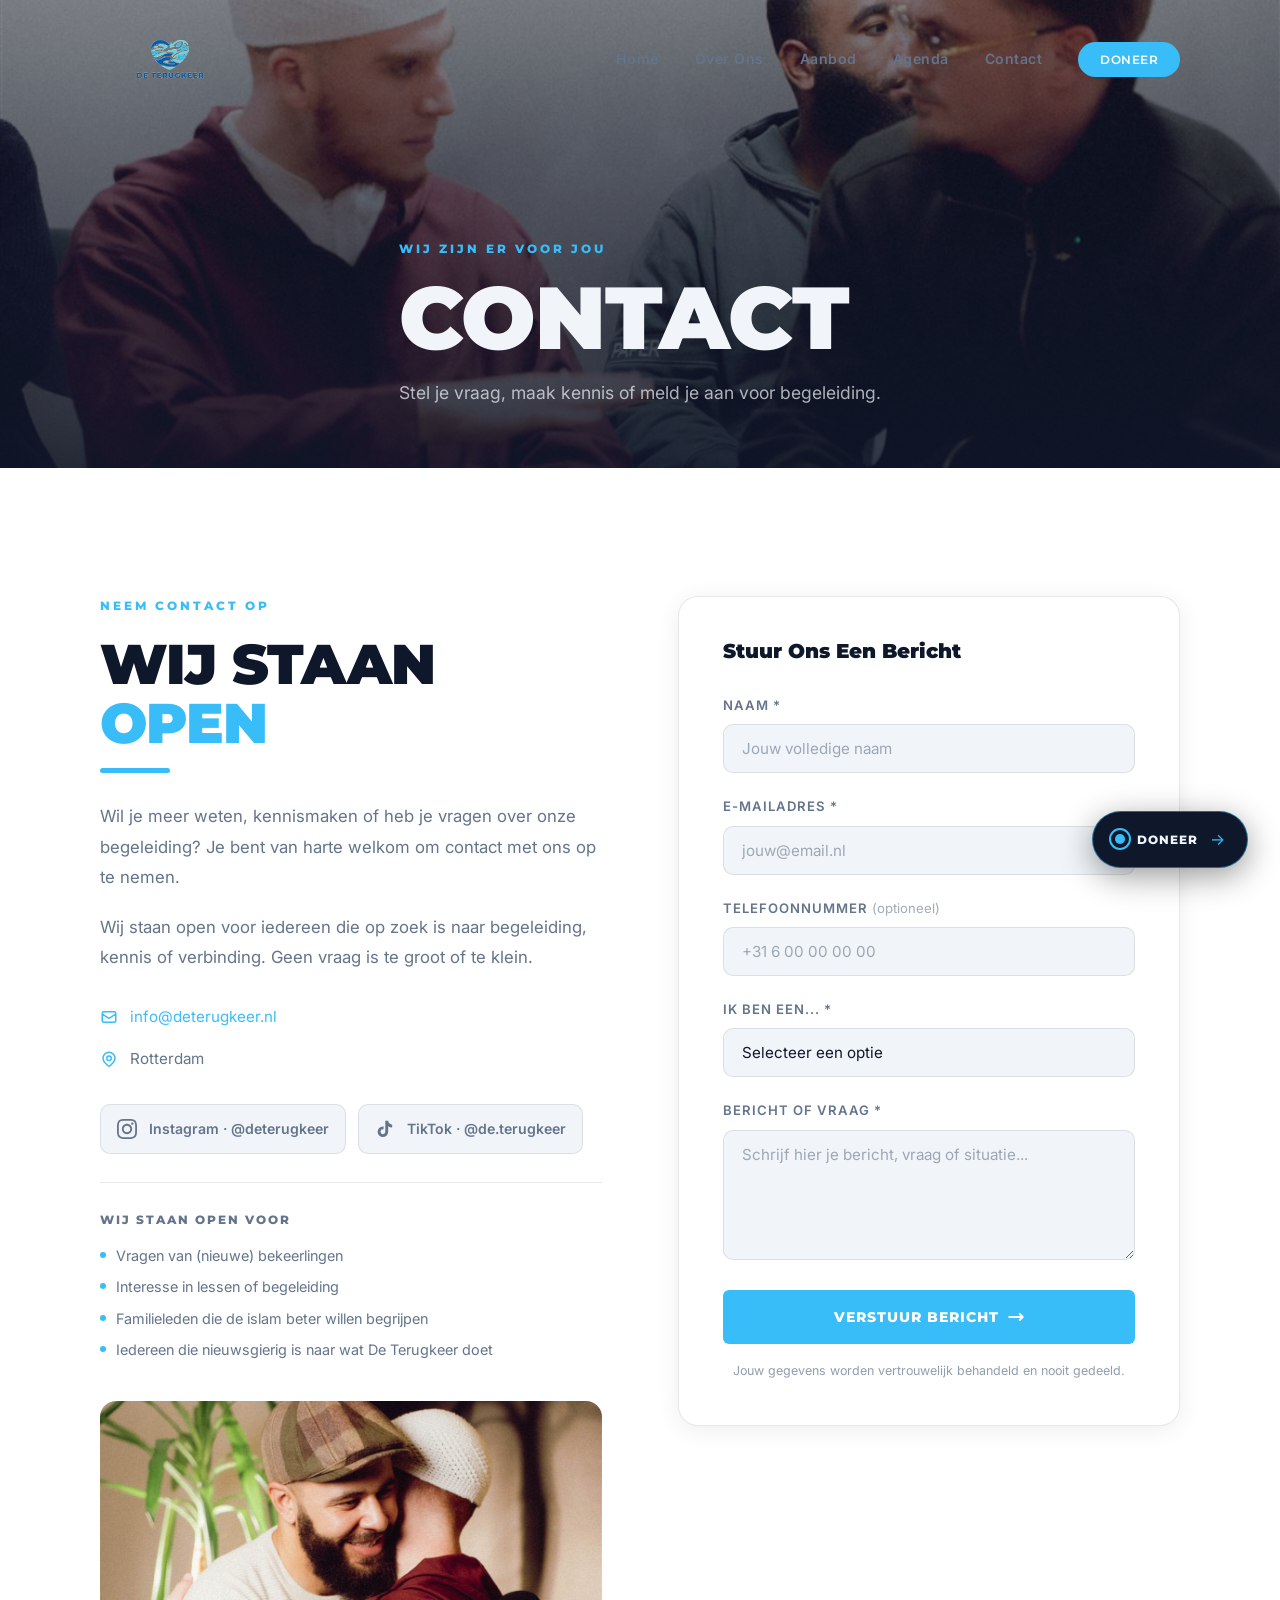
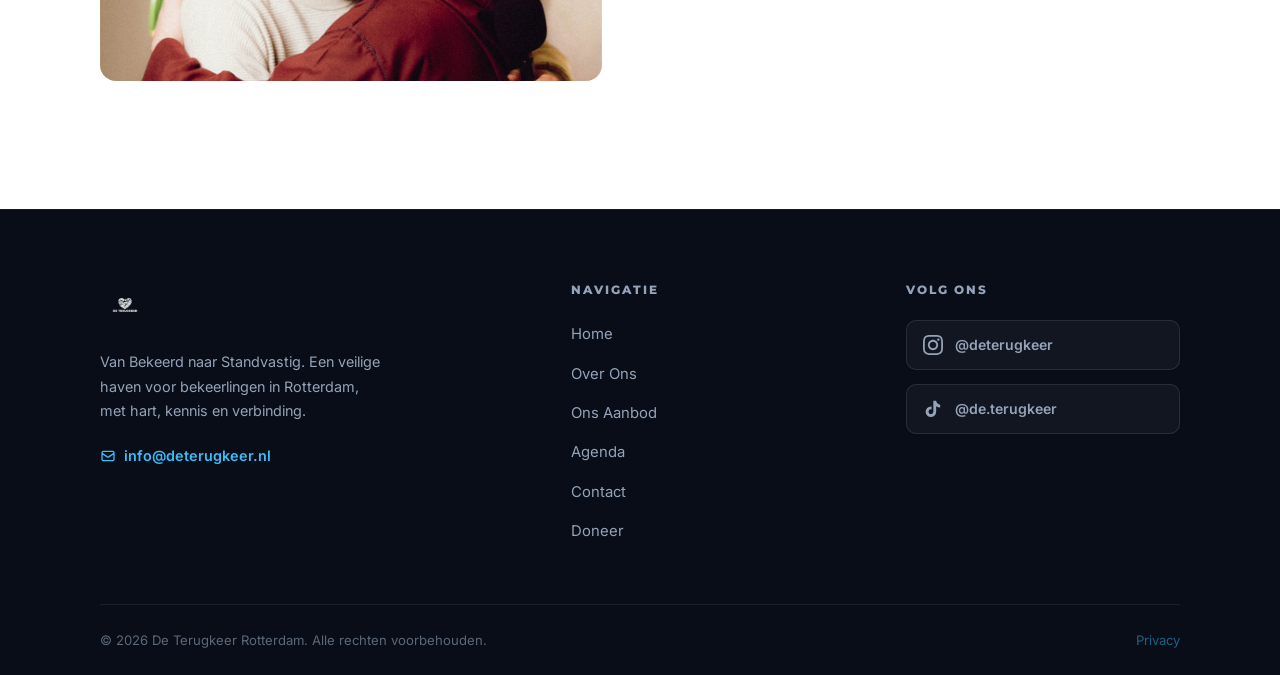
==== commit 846006bf: "Add files via upload" ====
--- a/contact.html
+++ b/contact.html
@@ -24,7 +24,7 @@
       <li><a href="events.html">Agenda</a></li>
       <li><a href="contact.html">Contact</a></li>
       <!-- PLACEHOLDER: Replace # with actual donation link -->
-      <li><a href="#" class="nav-cta">Doneer</a></li>
+      <li><a href="https://www.bunq.me/deterugkeer" target="_blank" rel="noopener noreferrer" class="nav-cta">Doneer</a></li>
     </ul>
     <button class="hamburger" aria-label="Menu openen">
       <span></span><span></span><span></span>
@@ -40,7 +40,7 @@
   <a href="events.html">Agenda</a>
   <a href="contact.html">Contact</a>
   <!-- PLACEHOLDER: Replace # with actual donation link -->
-  <a href="#" class="mobile-cta">Doneer</a>
+  <a href="https://www.bunq.me/deterugkeer" target="_blank" rel="noopener noreferrer" class="mobile-cta">Doneer</a>
 </div>
 
 <!-- ══════════════════════════════════════
@@ -48,7 +48,7 @@
 ══════════════════════════════════════ -->
 <section class="page-hero">
   <!-- Background: intimate dinner conversation — personal, one-on-one feel -->
-  <div class="page-hero-bg" style="background-image: url('Fotos%20website/DSC00996.jpg'); background-position: center 30%;"></div>
+  <div class="page-hero-bg" style="background-image: url('DSC00996.jpg'); background-position: center 30%;"></div>
   <div class="page-hero-overlay"></div>
   <div class="container">
     <div class="page-hero-content reveal">
@@ -125,7 +125,7 @@
 
         <!-- Reassurance photo -->
         <div class="reveal reveal-delay-4" style="margin-top: 40px; border-radius: 16px; overflow: hidden; max-height: 280px;">
-          <img src="Fotos%20website/DSC00968.jpg" alt="Warme ontmoeting bij De Terugkeer" style="width: 100%; height: 280px; object-fit: cover; object-position: center 5%;">
+          <img src="DSC00968.jpg" alt="Warme ontmoeting bij De Terugkeer" style="width: 100%; height: 280px; object-fit: cover; object-position: center 5%;">
         </div>
       </div>
 
@@ -228,7 +228,7 @@
           <li><a href="index.html#aanbod">Ons Aanbod</a></li>
           <li><a href="events.html">Agenda</a></li>
           <li><a href="contact.html">Contact</a></li>
-          <li><a href="#">Doneer</a></li>
+          <li><a href="https://www.bunq.me/deterugkeer" target="_blank" rel="noopener noreferrer">Doneer</a></li>
         </ul>
       </div>
 
@@ -261,7 +261,7 @@
 
 <!-- Sticky Donation Capsule -->
 <!-- PLACEHOLDER: Replace # with actual donation payment link -->
-<a href="#" class="donation-capsule" aria-label="Doneer aan De Terugkeer">
+<a href="https://www.bunq.me/deterugkeer" target="_blank" rel="noopener noreferrer" class="donation-capsule" aria-label="Doneer aan De Terugkeer">
   <div class="capsule-pulse">
     <div class="capsule-dot"></div>
   </div>
--- a/style.css
+++ b/style.css
@@ -314,7 +314,7 @@
 .hero-bg {
   position: absolute;
   inset: 0;
-  background-image: url('Fotos%20website/DSC00428.jpg');
+  background-image: url('DSC00428.jpg');
   background-size: cover;
   background-position: center 25%;
   transform: scale(1.05);
@@ -524,7 +524,7 @@
 .verse-bg {
   position: absolute;
   inset: 0;
-  background-image: url('Fotos%20website/DSC07618.jpg');
+  background-image: url('DSC07618.jpg');
   background-size: cover;
   background-position: center 20%;
 }
@@ -759,7 +759,7 @@
 .doneer-bg {
   position: absolute;
   inset: 0;
-  background-image: url('Fotos%20website/DSC07601.jpg');
+  background-image: url('DSC07601.jpg');
   background-size: cover;
   background-position: center 30%;
 }
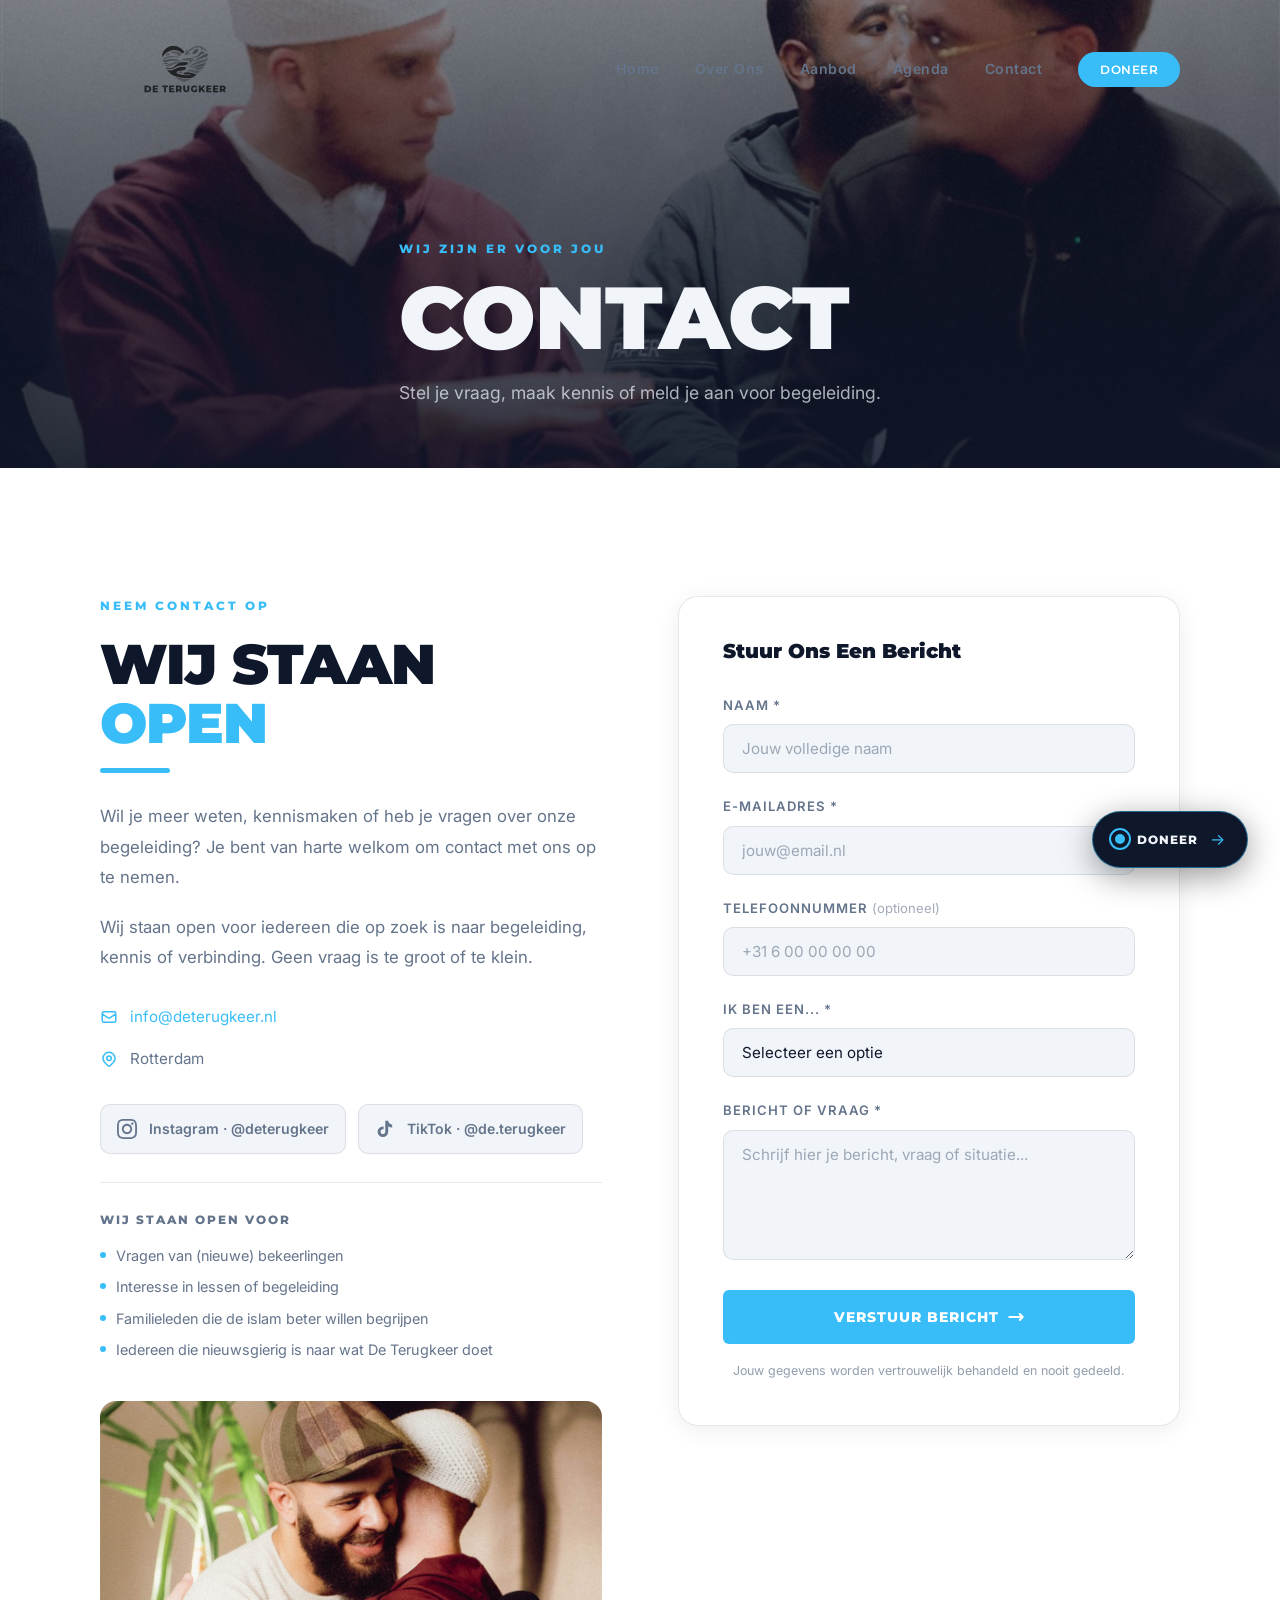
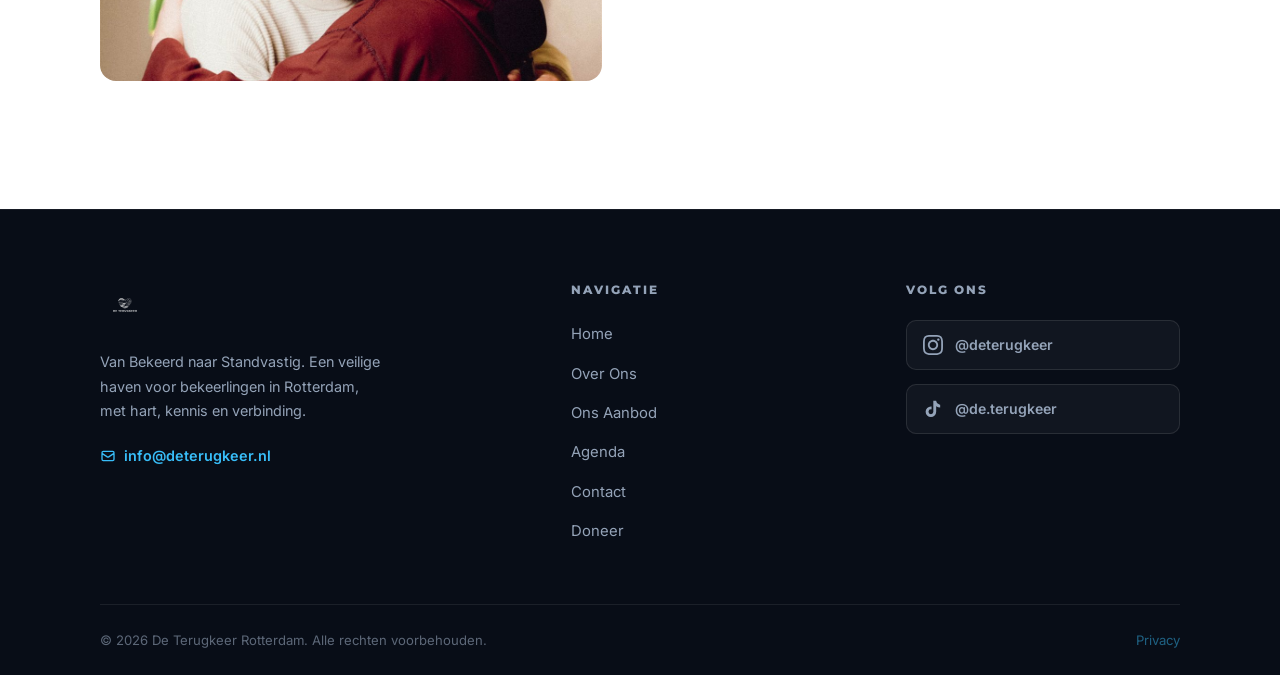
==== commit fdd3d370: "Add files via upload" ====
--- a/contact.html
+++ b/contact.html
@@ -15,7 +15,7 @@
 <nav class="main-nav scrolled">
   <div class="container nav-inner">
     <a href="index.html" class="nav-logo">
-      <img src="logo_transparent.png" alt="De Terugkeer Logo">
+      <img src="logo_transparent.svg" alt="De Terugkeer Logo">
     </a>
     <ul class="nav-links">
       <li><a href="index.html">Home</a></li>
@@ -210,7 +210,7 @@
     <div class="footer-grid">
 
       <div class="footer-brand">
-        <img src="logo_transparent.png" alt="De Terugkeer Logo">
+        <img src="logo_transparent.svg" alt="De Terugkeer Logo">
         <p>Van Bekeerd naar Standvastig. Een veilige haven voor bekeerlingen in Rotterdam, met hart, kennis en verbinding.</p>
         <a href="mailto:info@deterugkeer.nl" class="footer-email">
           <svg xmlns="http://www.w3.org/2000/svg" width="16" height="16" fill="none" viewBox="0 0 24 24" stroke="currentColor">
--- a/style.css
+++ b/style.css
@@ -51,7 +51,7 @@
   letter-spacing: -1px;
   text-transform: uppercase;
 }
-h1 { font-size: clamp(2.8rem, 7vw, 5.5rem); }
+h1 { font-size: clamp(2.2rem, 7vw, 5.5rem); }
 h2 { font-size: clamp(2rem, 5vw, 3.5rem); }
 h3 { font-size: clamp(1.1rem, 2.5vw, 1.4rem); letter-spacing: 0; text-transform: none; }
 p  { color: var(--text-muted); font-size: 1.05rem; }
@@ -185,7 +185,7 @@
 }
 .nav-logo {
   /* Container clips the transparent whitespace padding around the logo */
-  height: 90px;
+  height: 110px;
   overflow: hidden;
   display: flex;
   align-items: center;
@@ -195,13 +195,13 @@
 }
 .nav-logo img {
   /* Oversized so the padding is cropped, leaving only heart + text */
-  height: 140px;
+  height: 170px;
   width: auto;
   flex-shrink: 0;
   transition: height 0.3s var(--ease-out);
 }
-.main-nav.scrolled .nav-logo { height: 72px; }
-.main-nav.scrolled .nav-logo img { height: 112px; }
+.main-nav.scrolled .nav-logo { height: 90px; }
+.main-nav.scrolled .nav-logo img { height: 140px; }
 .nav-links {
   display: flex;
   align-items: center;
@@ -325,10 +325,10 @@
   position: absolute;
   inset: 0;
   background: linear-gradient(
-    105deg,
-    rgba(15, 23, 42, 0.92) 0%,
-    rgba(15, 23, 42, 0.75) 55%,
-    rgba(15, 23, 42, 0.4) 100%
+    to right,
+    rgba(15, 23, 42, 0.82) 0%,
+    rgba(15, 23, 42, 0.65) 40%,
+    rgba(15, 23, 42, 0.50) 100%
   );
 }
 /* SVG Geometric Pattern */
@@ -524,9 +524,9 @@
 .verse-bg {
   position: absolute;
   inset: 0;
-  background-image: url('DSC07618.jpg');
+  background-image: url('DSC07885.jpg');
   background-size: cover;
-  background-position: center 20%;
+  background-position: center 30%;
 }
 .verse-overlay {
   position: absolute;
@@ -596,7 +596,6 @@
   height: 100%;
   width: 0%;
   background: var(--accent);
-  transition: width 0.6s var(--ease-out);
   box-shadow: 0 0 12px var(--accent-glow);
 }
 .journey-node {
@@ -1318,7 +1317,7 @@
 @media (max-width: 1024px) {
   .journey-track { flex-direction: column; align-items: stretch; gap: 0; }
   .journey-line { top: 0; left: 28px; right: auto; bottom: 28px; width: 2px; height: auto; }
-  .journey-line-fill { width: 100% !important; height: var(--journey-fill, 0%); transition: height 0.6s var(--ease-out); }
+  .journey-line-fill { width: 100% !important; height: 0%; }
   .journey-node { flex-direction: row; text-align: left; padding: 24px 0 24px 60px; align-items: flex-start; }
   .node-circle { position: absolute; left: 0; flex-shrink: 0; margin-bottom: 0; }
   .node-content { display: flex; flex-direction: column; }
@@ -1330,6 +1329,10 @@
 @media (max-width: 768px) {
   .nav-links { display: none; }
   .hamburger { display: flex; }
+  .nav-logo { height: 70px; }
+  .nav-logo img { height: 110px; }
+  .main-nav.scrolled .nav-logo { height: 60px; }
+  .main-nav.scrolled .nav-logo img { height: 95px; }
   .grid-2 { grid-template-columns: 1fr; }
   .photo-stack { height: 380px; }
   .photo-stack .photo-1 { width: 80%; height: 60%; }
@@ -1337,7 +1340,7 @@
   .impact-bar-inner { grid-template-columns: 1fr; }
   .impact-item { border-right: none; border-bottom: 1px solid var(--border); }
   .impact-item:last-child { border-bottom: none; }
-  .photo-masonry { columns: 1; }
+  .photo-masonry { columns: 2; column-gap: 8px; }
   .footer-grid { grid-template-columns: 1fr; gap: 40px; }
   .donation-capsule { bottom: 20px; right: 20px; padding: 12px 18px; }
   .capsule-text { display: none; }
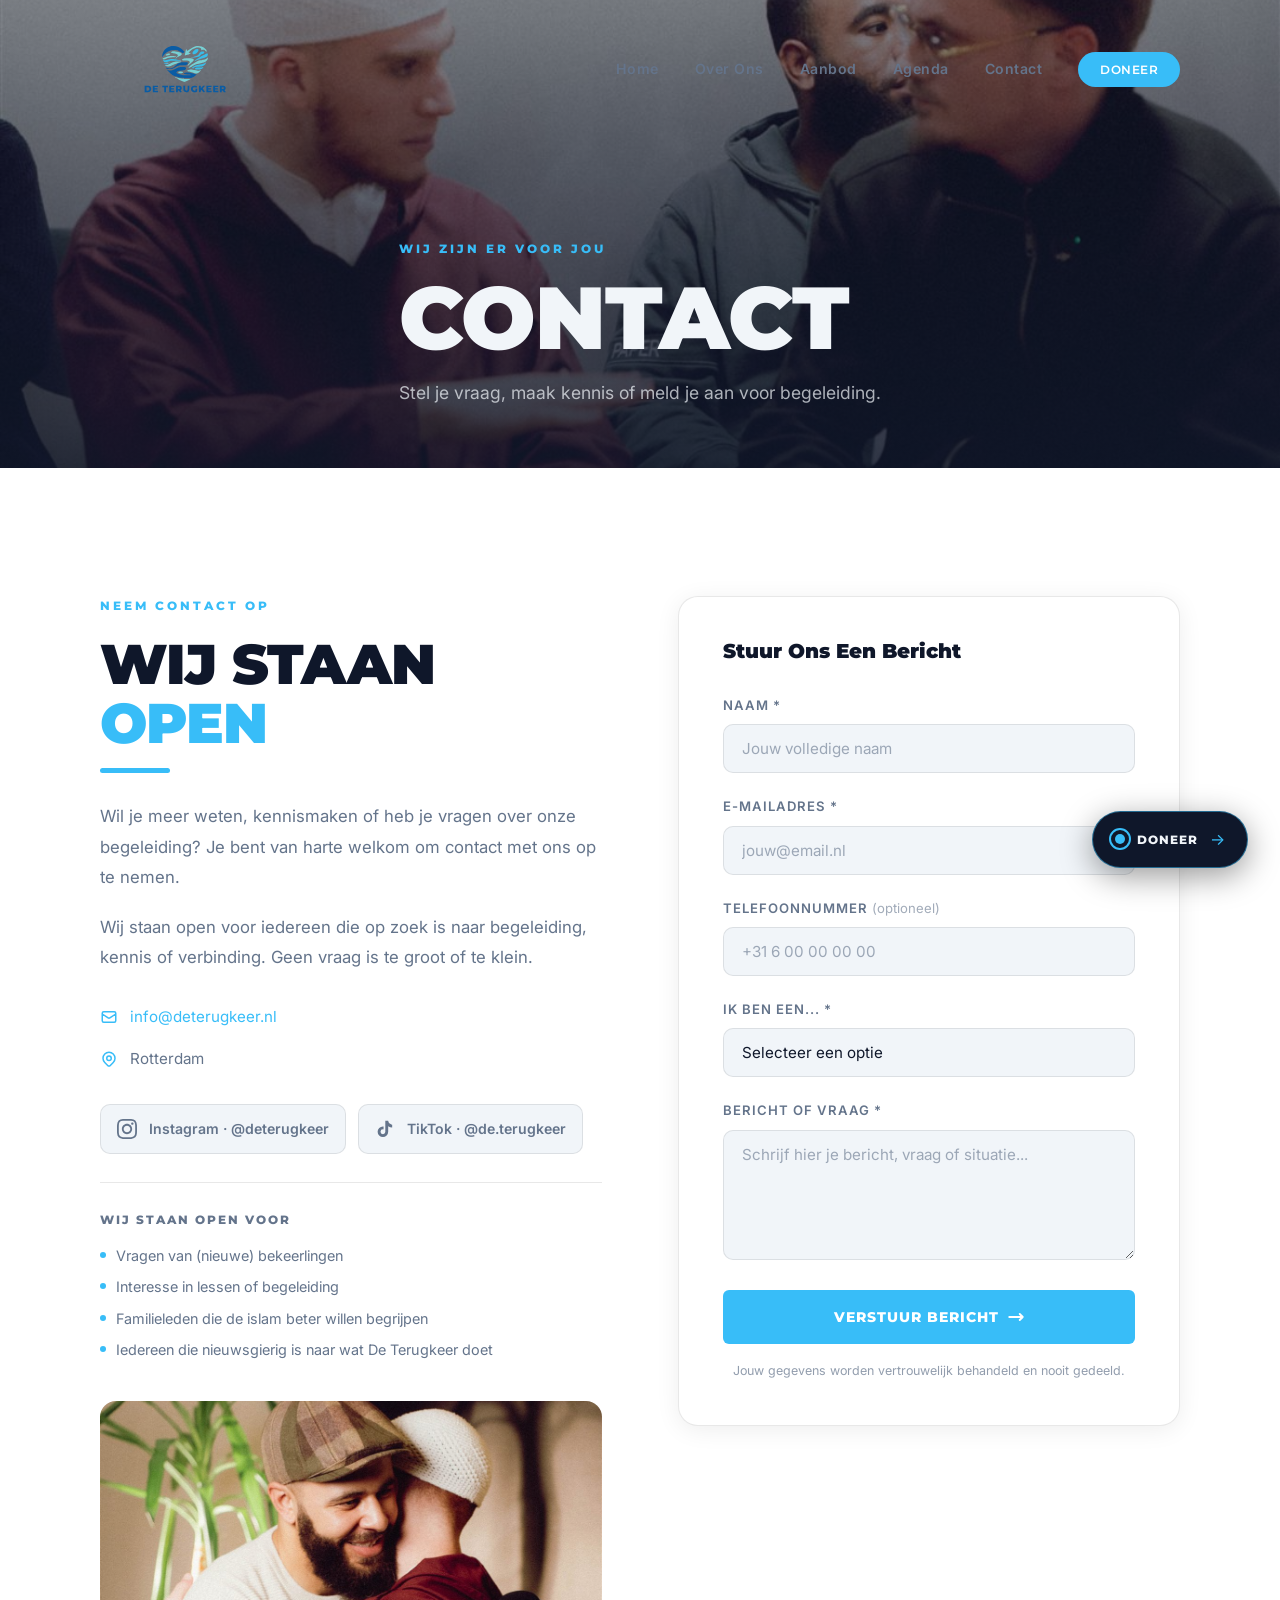
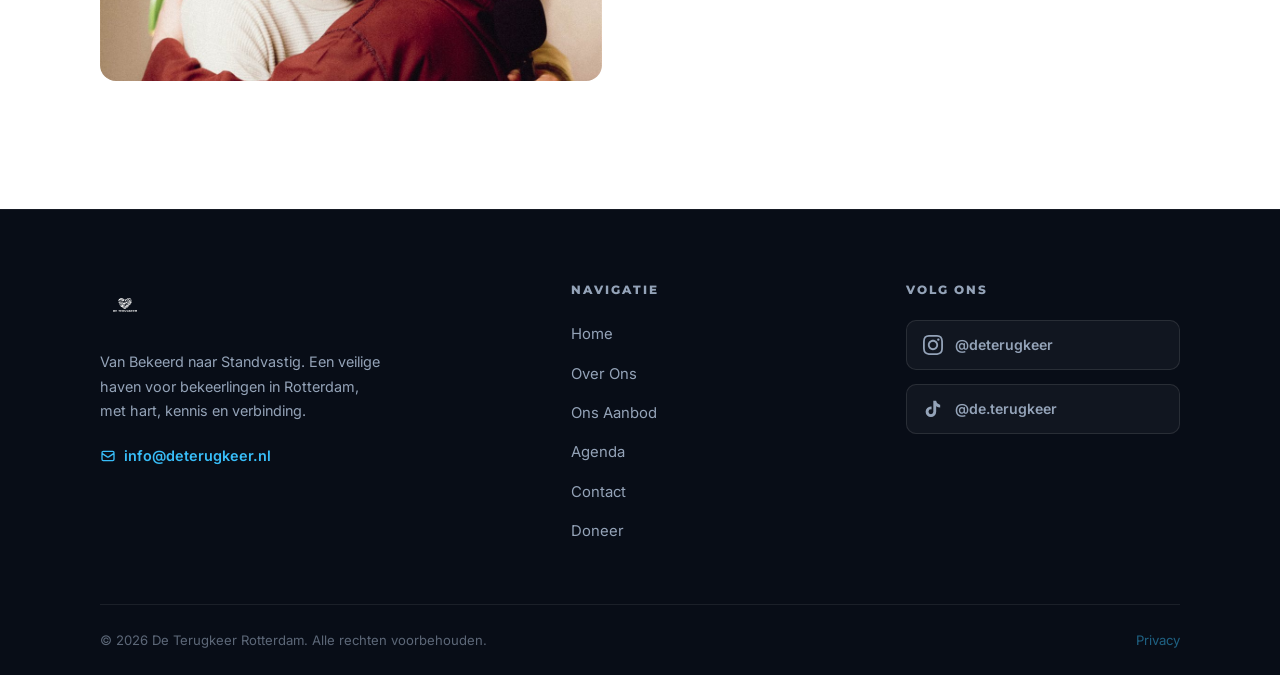
==== commit 2cef6d90: "Add files via upload" ====
--- a/contact.html
+++ b/contact.html
@@ -19,7 +19,7 @@
     </a>
     <ul class="nav-links">
       <li><a href="index.html">Home</a></li>
-      <li><a href="index.html#over-ons">Over Ons</a></li>
+      <li><a href="over-ons.html">Over Ons</a></li>
       <li><a href="index.html#aanbod">Aanbod</a></li>
       <li><a href="events.html">Agenda</a></li>
       <li><a href="contact.html">Contact</a></li>
@@ -35,7 +35,7 @@
 <!-- Mobile Navigation -->
 <div class="mobile-nav" aria-hidden="true">
   <a href="index.html">Home</a>
-  <a href="index.html#over-ons">Over Ons</a>
+  <a href="over-ons.html">Over Ons</a>
   <a href="index.html#aanbod">Aanbod</a>
   <a href="events.html">Agenda</a>
   <a href="contact.html">Contact</a>
@@ -224,7 +224,7 @@
         <h4>Navigatie</h4>
         <ul>
           <li><a href="index.html">Home</a></li>
-          <li><a href="index.html#over-ons">Over Ons</a></li>
+          <li><a href="over-ons.html">Over Ons</a></li>
           <li><a href="index.html#aanbod">Ons Aanbod</a></li>
           <li><a href="events.html">Agenda</a></li>
           <li><a href="contact.html">Contact</a></li>
--- a/style.css
+++ b/style.css
@@ -1310,6 +1310,243 @@
 .form-success .success-icon svg { width: 30px; height: 30px; color: var(--accent); }
 .form-success h3 { color: var(--text); margin-bottom: 12px; font-size: 1.2rem; }
 .form-success p { color: var(--text-muted); }
+
+/* ══════════════════════════════════════════
+   OVER ONS PAGE
+══════════════════════════════════════════ */
+.about-section { background: var(--bg); }
+.about-section.alt { background: var(--bg-2); }
+.about-section .section-header { text-align: center; margin-bottom: 54px; }
+.about-section .section-header p { max-width: 640px; margin: 16px auto 0; color: var(--text-muted); }
+.about-label {
+  display: block;
+  font-family: var(--font-display);
+  font-size: 0.72rem;
+  font-weight: 800;
+  text-transform: uppercase;
+  letter-spacing: 3px;
+  color: var(--accent);
+  margin-bottom: 14px;
+}
+
+/* Missie / Visie / Doelstelling */
+.mvd-grid {
+  display: grid;
+  grid-template-columns: repeat(auto-fit, minmax(280px, 1fr));
+  gap: 24px;
+}
+.mvd-card { padding: 36px 32px; }
+.mvd-card .card-icon-box { margin-bottom: 22px; }
+.mvd-card h3 { color: var(--text); margin-bottom: 14px; }
+.mvd-card p { font-size: 0.95rem; line-height: 1.75; color: var(--text-muted); }
+
+/* Doelgroep highlight */
+.doelgroep-highlight { max-width: 820px; margin: 0 auto; text-align: center; }
+.doelgroep-highlight .lead {
+  font-family: var(--font-display);
+  font-weight: 800;
+  font-size: clamp(1.4rem, 3vw, 2rem);
+  color: var(--text);
+  line-height: 1.4;
+  margin-bottom: 20px;
+  text-transform: none;
+  letter-spacing: -0.5px;
+}
+.doelgroep-highlight .lead span { color: var(--accent); }
+.doelgroep-highlight p { color: var(--text-muted); line-height: 1.85; }
+
+/* Activiteiten list */
+.activiteiten-grid {
+  display: grid;
+  grid-template-columns: repeat(auto-fit, minmax(240px, 1fr));
+  gap: 0 40px;
+  max-width: 860px;
+  margin: 0 auto;
+  list-style: none;
+}
+.activiteiten-grid li {
+  display: flex;
+  align-items: center;
+  gap: 12px;
+  font-size: 0.98rem;
+  color: var(--text);
+  padding: 15px 0;
+  border-bottom: 1px solid var(--border);
+}
+.activiteiten-grid li svg { width: 20px; height: 20px; color: var(--accent); flex-shrink: 0; }
+
+/* Bestuur */
+.bestuur-grid {
+  display: grid;
+  grid-template-columns: repeat(auto-fit, minmax(210px, 1fr));
+  gap: 24px;
+}
+.bestuur-card { padding: 34px 28px; text-align: center; }
+.bestuur-avatar {
+  width: 64px;
+  height: 64px;
+  border-radius: 50%;
+  background: rgba(56, 189, 248, 0.1);
+  border: 1px solid rgba(56, 189, 248, 0.25);
+  display: flex;
+  align-items: center;
+  justify-content: center;
+  margin: 0 auto 18px;
+  font-family: var(--font-display);
+  font-weight: 900;
+  font-size: 1.25rem;
+  color: var(--accent);
+}
+.bestuur-role {
+  font-family: var(--font-display);
+  font-size: 0.66rem;
+  font-weight: 800;
+  text-transform: uppercase;
+  letter-spacing: 2px;
+  color: var(--accent);
+  margin-bottom: 6px;
+}
+.bestuur-name {
+  font-family: var(--font-display);
+  font-weight: 800;
+  font-size: 1.05rem;
+  color: var(--text);
+}
+
+/* Beleidsplan blocks */
+.beleid-grid {
+  display: grid;
+  grid-template-columns: repeat(auto-fit, minmax(280px, 1fr));
+  gap: 24px;
+  margin-bottom: 48px;
+}
+.beleid-block { padding: 32px 30px; }
+.beleid-block h3 { color: var(--text); margin-bottom: 14px; font-size: 1.1rem; }
+.beleid-block p { font-size: 0.92rem; line-height: 1.7; color: var(--text-muted); }
+.beleid-block > ul { display: flex; flex-direction: column; gap: 10px; margin-top: 6px; }
+.beleid-block > ul li {
+  position: relative;
+  padding-left: 18px;
+  font-size: 0.92rem;
+  line-height: 1.6;
+  color: var(--text-muted);
+}
+.beleid-block > ul li::before {
+  content: '';
+  position: absolute;
+  left: 0;
+  top: 8px;
+  width: 6px;
+  height: 6px;
+  border-radius: 50%;
+  background: var(--accent);
+}
+
+/* Meerjarenstrategie list */
+.strategie-list { display: flex; flex-direction: column; }
+.strategie-list li {
+  display: flex;
+  gap: 18px;
+  align-items: baseline;
+  padding: 13px 0;
+  border-bottom: 1px solid var(--border);
+  font-size: 0.92rem;
+  color: var(--text-muted);
+  line-height: 1.5;
+}
+.strategie-list li:last-child { border-bottom: none; }
+.strategie-list .jaar {
+  font-family: var(--font-display);
+  font-weight: 900;
+  color: var(--accent);
+  min-width: 52px;
+  flex-shrink: 0;
+}
+
+/* Meerjarenbegroting table */
+.begroting-table {
+  width: 100%;
+  max-width: 520px;
+  margin: 0 auto 12px;
+  border-collapse: collapse;
+}
+.begroting-table th,
+.begroting-table td {
+  padding: 14px 20px;
+  text-align: left;
+  border-bottom: 1px solid var(--border);
+  font-size: 0.95rem;
+  color: var(--text-muted);
+}
+.begroting-table th {
+  font-family: var(--font-display);
+  text-transform: uppercase;
+  letter-spacing: 1px;
+  font-size: 0.7rem;
+}
+.begroting-table td:last-child,
+.begroting-table th:last-child { text-align: right; }
+.begroting-table td:last-child { font-weight: 700; color: var(--text); }
+.begroting-table tbody tr:nth-child(odd) { background: var(--bg-2); }
+.begroting-table tfoot td {
+  font-family: var(--font-display);
+  font-weight: 800;
+  color: var(--text);
+  border-top: 2px solid var(--border-accent);
+  border-bottom: none;
+}
+
+/* ANBI / gegevens block */
+.anbi-block { max-width: 720px; margin: 0 auto; padding: 44px; }
+.anbi-block dl {
+  display: grid;
+  grid-template-columns: max-content 1fr;
+  gap: 16px 32px;
+}
+.anbi-block dt {
+  font-family: var(--font-display);
+  font-size: 0.72rem;
+  font-weight: 800;
+  text-transform: uppercase;
+  letter-spacing: 1.5px;
+  color: var(--text-muted);
+  align-self: center;
+}
+.anbi-block dd { color: var(--text); font-size: 0.98rem; }
+.anbi-block dd a { color: var(--accent); transition: opacity 0.2s; }
+.anbi-block dd a:hover { opacity: 0.75; }
+.anbi-note {
+  margin-top: 28px;
+  padding-top: 24px;
+  border-top: 1px solid var(--border);
+  font-size: 0.9rem;
+  color: var(--text-muted);
+  line-height: 1.75;
+}
+
+/* Umrah aanbod card link */
+.aanbod-card .card-link {
+  display: inline-flex;
+  align-items: center;
+  gap: 6px;
+  margin-top: 16px;
+  font-family: var(--font-display);
+  font-weight: 800;
+  font-size: 0.78rem;
+  text-transform: uppercase;
+  letter-spacing: 1px;
+  color: var(--accent);
+  transition: gap 0.2s;
+}
+.aanbod-card .card-link:hover { gap: 12px; }
+
+@media (max-width: 560px) {
+  .anbi-block { padding: 30px 24px; }
+  .anbi-block dl { grid-template-columns: 1fr; gap: 4px 0; }
+  .anbi-block dd { margin-bottom: 14px; }
+  .anbi-block dd:last-of-type { margin-bottom: 0; }
+  .activiteiten-grid { grid-template-columns: 1fr; gap: 0; }
+}
 
 /* ══════════════════════════════════════════
    RESPONSIVE
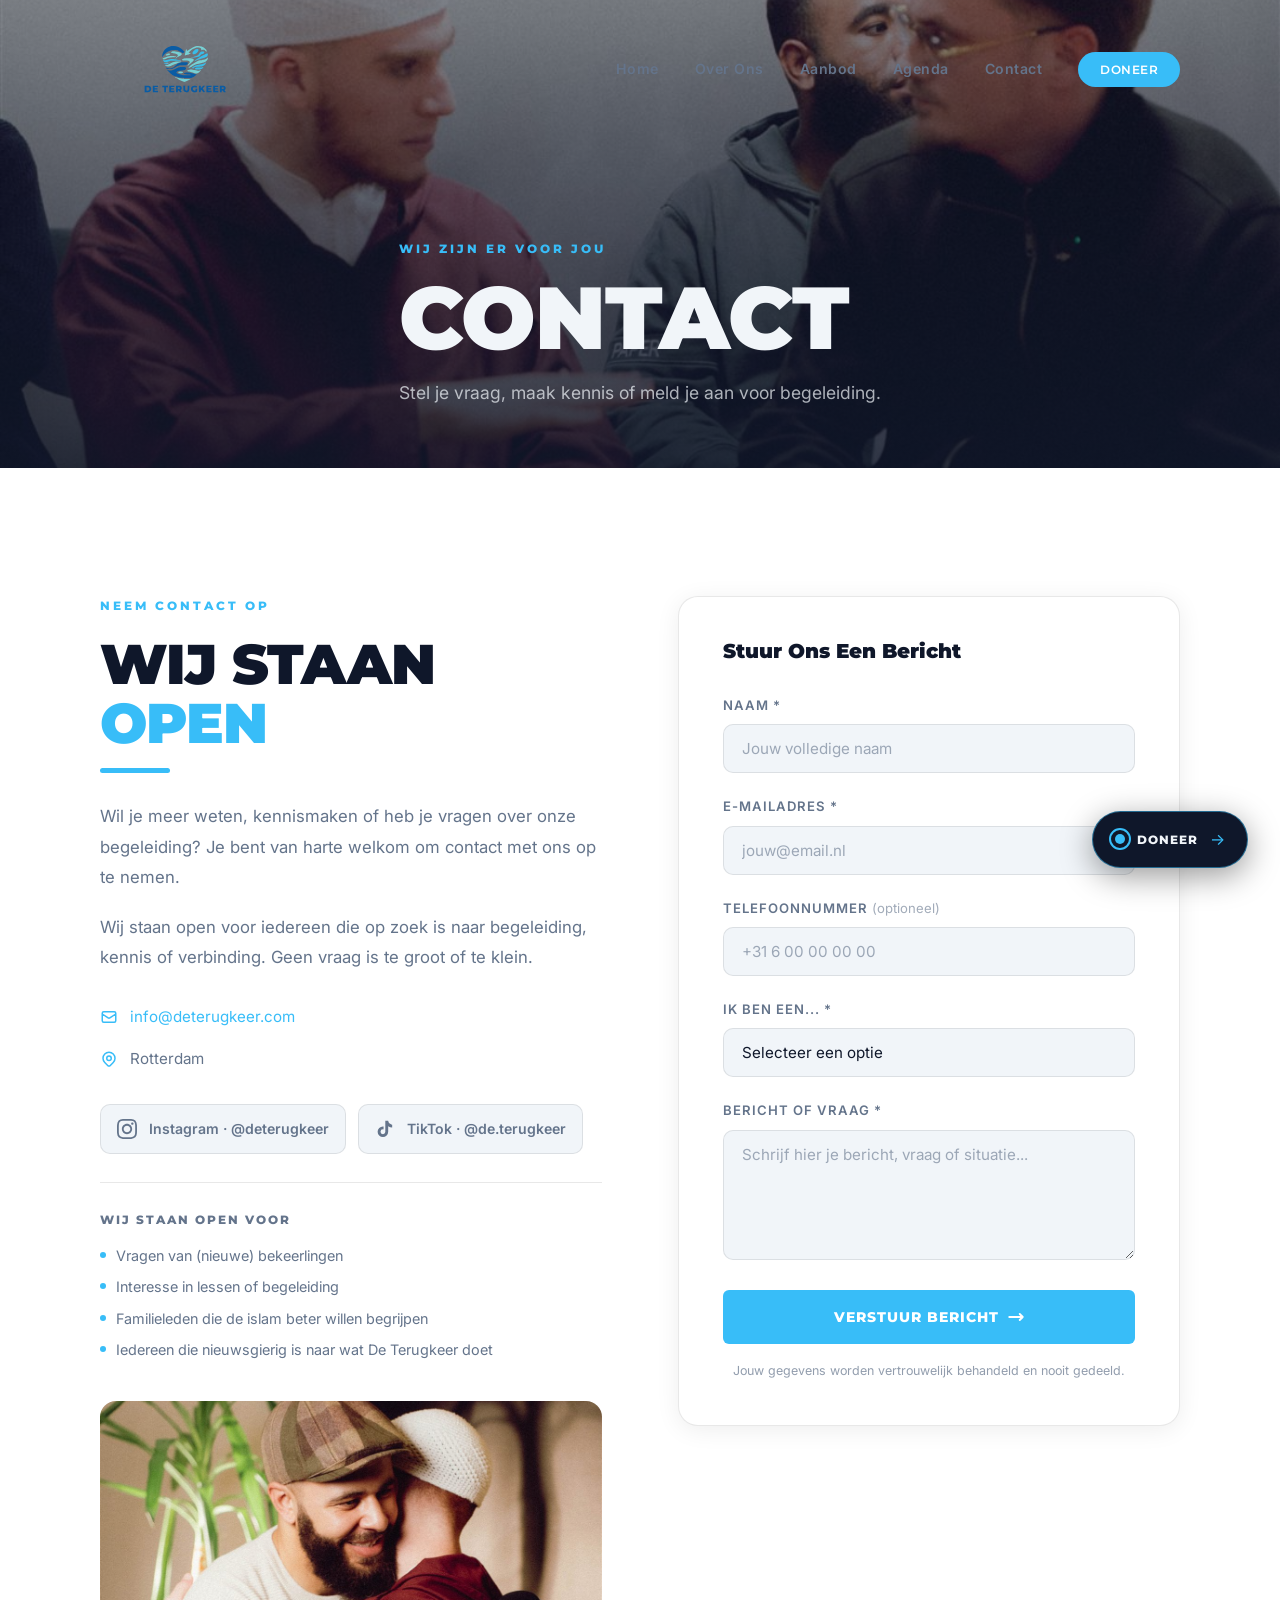
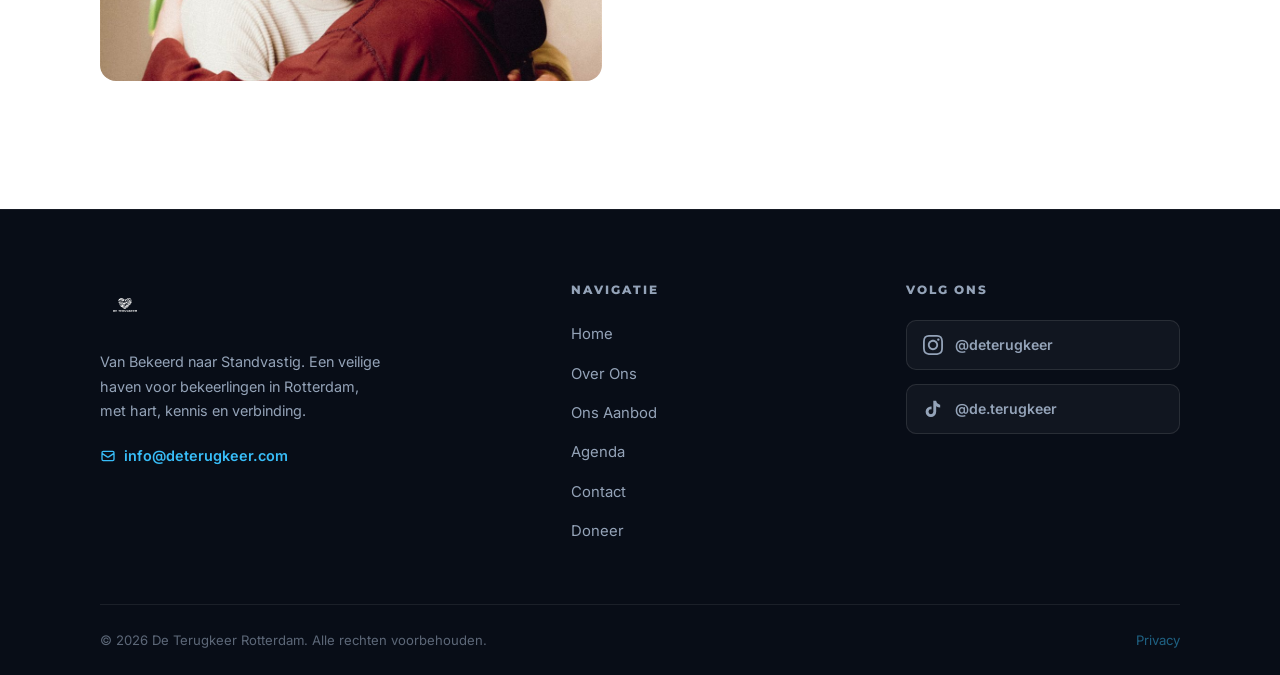
==== commit ac0aae16: "Update contact email to info@deterugkeer.com and remove placeholder agenda items Per client feedback" ====
--- a/contact.html
+++ b/contact.html
@@ -47,7 +47,7 @@
      PAGE HERO
 ══════════════════════════════════════ -->
 <section class="page-hero">
-  <!-- Background: intimate dinner conversation — personal, one-on-one feel -->
+  <!-- Background: intimate dinner conversation: personal, one-on-one feel -->
   <div class="page-hero-bg" style="background-image: url('DSC00996.jpg'); background-position: center 30%;"></div>
   <div class="page-hero-overlay"></div>
   <div class="container">
@@ -85,7 +85,7 @@
             <svg xmlns="http://www.w3.org/2000/svg" fill="none" viewBox="0 0 24 24" stroke="currentColor">
               <path stroke-linecap="round" stroke-linejoin="round" stroke-width="2" d="M3 8l7.89 5.26a2 2 0 002.22 0L21 8M5 19h14a2 2 0 002-2V7a2 2 0 00-2-2H5a2 2 0 00-2 2v10a2 2 0 002 2z"/>
             </svg>
-            <a href="mailto:info@deterugkeer.nl">info@deterugkeer.nl</a>
+            <a href="mailto:info@deterugkeer.com">info@deterugkeer.com</a>
           </div>
           <div class="contact-detail">
             <svg xmlns="http://www.w3.org/2000/svg" fill="none" viewBox="0 0 24 24" stroke="currentColor">
@@ -212,11 +212,11 @@
       <div class="footer-brand">
         <img src="logo_transparent.svg" alt="De Terugkeer Logo">
         <p>Van Bekeerd naar Standvastig. Een veilige haven voor bekeerlingen in Rotterdam, met hart, kennis en verbinding.</p>
-        <a href="mailto:info@deterugkeer.nl" class="footer-email">
+        <a href="mailto:info@deterugkeer.com" class="footer-email">
           <svg xmlns="http://www.w3.org/2000/svg" width="16" height="16" fill="none" viewBox="0 0 24 24" stroke="currentColor">
             <path stroke-linecap="round" stroke-linejoin="round" stroke-width="2" d="M3 8l7.89 5.26a2 2 0 002.22 0L21 8M5 19h14a2 2 0 002-2V7a2 2 0 00-2-2H5a2 2 0 00-2 2v10a2 2 0 002 2z"/>
           </svg>
-          info@deterugkeer.nl
+          info@deterugkeer.com
         </a>
       </div>
 
--- a/style.css
+++ b/style.css
@@ -1,5 +1,5 @@
 /* ============================================================
-   DE TERUGKEER — Main Stylesheet
+   DE TERUGKEER: Main Stylesheet
    Design: Concept 1 structure + Concept 3 glassmorphism
    Colors: Concept 1 palette on dark background
    ============================================================ */
@@ -565,7 +565,7 @@
 }
 
 /* ══════════════════════════════════════════
-   DE REIS — Journey Timeline
+   DE REIS: Journey Timeline
 ══════════════════════════════════════════ */
 .de-reis { background: var(--bg-2); }
 .de-reis .section-header {
@@ -985,7 +985,7 @@
   color: var(--accent);
   background: rgba(56, 189, 248, 0.08);
 }
-/* Light bg variant — used on contact page */
+/* Light bg variant: used on contact page */
 .contact-social-links .social-link {
   border-color: var(--border);
   background: var(--bg-2);
@@ -1005,7 +1005,7 @@
 .footer-bottom a { color: var(--accent); opacity: 0.8; }
 
 /* ══════════════════════════════════════════
-   PAGE HERO (shorter — for inner pages)
+   PAGE HERO (shorter: for inner pages)
 ══════════════════════════════════════════ */
 .page-hero {
   position: relative;
@@ -1310,243 +1310,6 @@
 .form-success .success-icon svg { width: 30px; height: 30px; color: var(--accent); }
 .form-success h3 { color: var(--text); margin-bottom: 12px; font-size: 1.2rem; }
 .form-success p { color: var(--text-muted); }
-
-/* ══════════════════════════════════════════
-   OVER ONS PAGE
-══════════════════════════════════════════ */
-.about-section { background: var(--bg); }
-.about-section.alt { background: var(--bg-2); }
-.about-section .section-header { text-align: center; margin-bottom: 54px; }
-.about-section .section-header p { max-width: 640px; margin: 16px auto 0; color: var(--text-muted); }
-.about-label {
-  display: block;
-  font-family: var(--font-display);
-  font-size: 0.72rem;
-  font-weight: 800;
-  text-transform: uppercase;
-  letter-spacing: 3px;
-  color: var(--accent);
-  margin-bottom: 14px;
-}
-
-/* Missie / Visie / Doelstelling */
-.mvd-grid {
-  display: grid;
-  grid-template-columns: repeat(auto-fit, minmax(280px, 1fr));
-  gap: 24px;
-}
-.mvd-card { padding: 36px 32px; }
-.mvd-card .card-icon-box { margin-bottom: 22px; }
-.mvd-card h3 { color: var(--text); margin-bottom: 14px; }
-.mvd-card p { font-size: 0.95rem; line-height: 1.75; color: var(--text-muted); }
-
-/* Doelgroep highlight */
-.doelgroep-highlight { max-width: 820px; margin: 0 auto; text-align: center; }
-.doelgroep-highlight .lead {
-  font-family: var(--font-display);
-  font-weight: 800;
-  font-size: clamp(1.4rem, 3vw, 2rem);
-  color: var(--text);
-  line-height: 1.4;
-  margin-bottom: 20px;
-  text-transform: none;
-  letter-spacing: -0.5px;
-}
-.doelgroep-highlight .lead span { color: var(--accent); }
-.doelgroep-highlight p { color: var(--text-muted); line-height: 1.85; }
-
-/* Activiteiten list */
-.activiteiten-grid {
-  display: grid;
-  grid-template-columns: repeat(auto-fit, minmax(240px, 1fr));
-  gap: 0 40px;
-  max-width: 860px;
-  margin: 0 auto;
-  list-style: none;
-}
-.activiteiten-grid li {
-  display: flex;
-  align-items: center;
-  gap: 12px;
-  font-size: 0.98rem;
-  color: var(--text);
-  padding: 15px 0;
-  border-bottom: 1px solid var(--border);
-}
-.activiteiten-grid li svg { width: 20px; height: 20px; color: var(--accent); flex-shrink: 0; }
-
-/* Bestuur */
-.bestuur-grid {
-  display: grid;
-  grid-template-columns: repeat(auto-fit, minmax(210px, 1fr));
-  gap: 24px;
-}
-.bestuur-card { padding: 34px 28px; text-align: center; }
-.bestuur-avatar {
-  width: 64px;
-  height: 64px;
-  border-radius: 50%;
-  background: rgba(56, 189, 248, 0.1);
-  border: 1px solid rgba(56, 189, 248, 0.25);
-  display: flex;
-  align-items: center;
-  justify-content: center;
-  margin: 0 auto 18px;
-  font-family: var(--font-display);
-  font-weight: 900;
-  font-size: 1.25rem;
-  color: var(--accent);
-}
-.bestuur-role {
-  font-family: var(--font-display);
-  font-size: 0.66rem;
-  font-weight: 800;
-  text-transform: uppercase;
-  letter-spacing: 2px;
-  color: var(--accent);
-  margin-bottom: 6px;
-}
-.bestuur-name {
-  font-family: var(--font-display);
-  font-weight: 800;
-  font-size: 1.05rem;
-  color: var(--text);
-}
-
-/* Beleidsplan blocks */
-.beleid-grid {
-  display: grid;
-  grid-template-columns: repeat(auto-fit, minmax(280px, 1fr));
-  gap: 24px;
-  margin-bottom: 48px;
-}
-.beleid-block { padding: 32px 30px; }
-.beleid-block h3 { color: var(--text); margin-bottom: 14px; font-size: 1.1rem; }
-.beleid-block p { font-size: 0.92rem; line-height: 1.7; color: var(--text-muted); }
-.beleid-block > ul { display: flex; flex-direction: column; gap: 10px; margin-top: 6px; }
-.beleid-block > ul li {
-  position: relative;
-  padding-left: 18px;
-  font-size: 0.92rem;
-  line-height: 1.6;
-  color: var(--text-muted);
-}
-.beleid-block > ul li::before {
-  content: '';
-  position: absolute;
-  left: 0;
-  top: 8px;
-  width: 6px;
-  height: 6px;
-  border-radius: 50%;
-  background: var(--accent);
-}
-
-/* Meerjarenstrategie list */
-.strategie-list { display: flex; flex-direction: column; }
-.strategie-list li {
-  display: flex;
-  gap: 18px;
-  align-items: baseline;
-  padding: 13px 0;
-  border-bottom: 1px solid var(--border);
-  font-size: 0.92rem;
-  color: var(--text-muted);
-  line-height: 1.5;
-}
-.strategie-list li:last-child { border-bottom: none; }
-.strategie-list .jaar {
-  font-family: var(--font-display);
-  font-weight: 900;
-  color: var(--accent);
-  min-width: 52px;
-  flex-shrink: 0;
-}
-
-/* Meerjarenbegroting table */
-.begroting-table {
-  width: 100%;
-  max-width: 520px;
-  margin: 0 auto 12px;
-  border-collapse: collapse;
-}
-.begroting-table th,
-.begroting-table td {
-  padding: 14px 20px;
-  text-align: left;
-  border-bottom: 1px solid var(--border);
-  font-size: 0.95rem;
-  color: var(--text-muted);
-}
-.begroting-table th {
-  font-family: var(--font-display);
-  text-transform: uppercase;
-  letter-spacing: 1px;
-  font-size: 0.7rem;
-}
-.begroting-table td:last-child,
-.begroting-table th:last-child { text-align: right; }
-.begroting-table td:last-child { font-weight: 700; color: var(--text); }
-.begroting-table tbody tr:nth-child(odd) { background: var(--bg-2); }
-.begroting-table tfoot td {
-  font-family: var(--font-display);
-  font-weight: 800;
-  color: var(--text);
-  border-top: 2px solid var(--border-accent);
-  border-bottom: none;
-}
-
-/* ANBI / gegevens block */
-.anbi-block { max-width: 720px; margin: 0 auto; padding: 44px; }
-.anbi-block dl {
-  display: grid;
-  grid-template-columns: max-content 1fr;
-  gap: 16px 32px;
-}
-.anbi-block dt {
-  font-family: var(--font-display);
-  font-size: 0.72rem;
-  font-weight: 800;
-  text-transform: uppercase;
-  letter-spacing: 1.5px;
-  color: var(--text-muted);
-  align-self: center;
-}
-.anbi-block dd { color: var(--text); font-size: 0.98rem; }
-.anbi-block dd a { color: var(--accent); transition: opacity 0.2s; }
-.anbi-block dd a:hover { opacity: 0.75; }
-.anbi-note {
-  margin-top: 28px;
-  padding-top: 24px;
-  border-top: 1px solid var(--border);
-  font-size: 0.9rem;
-  color: var(--text-muted);
-  line-height: 1.75;
-}
-
-/* Umrah aanbod card link */
-.aanbod-card .card-link {
-  display: inline-flex;
-  align-items: center;
-  gap: 6px;
-  margin-top: 16px;
-  font-family: var(--font-display);
-  font-weight: 800;
-  font-size: 0.78rem;
-  text-transform: uppercase;
-  letter-spacing: 1px;
-  color: var(--accent);
-  transition: gap 0.2s;
-}
-.aanbod-card .card-link:hover { gap: 12px; }
-
-@media (max-width: 560px) {
-  .anbi-block { padding: 30px 24px; }
-  .anbi-block dl { grid-template-columns: 1fr; gap: 4px 0; }
-  .anbi-block dd { margin-bottom: 14px; }
-  .anbi-block dd:last-of-type { margin-bottom: 0; }
-  .activiteiten-grid { grid-template-columns: 1fr; gap: 0; }
-}
 
 /* ══════════════════════════════════════════
    RESPONSIVE
